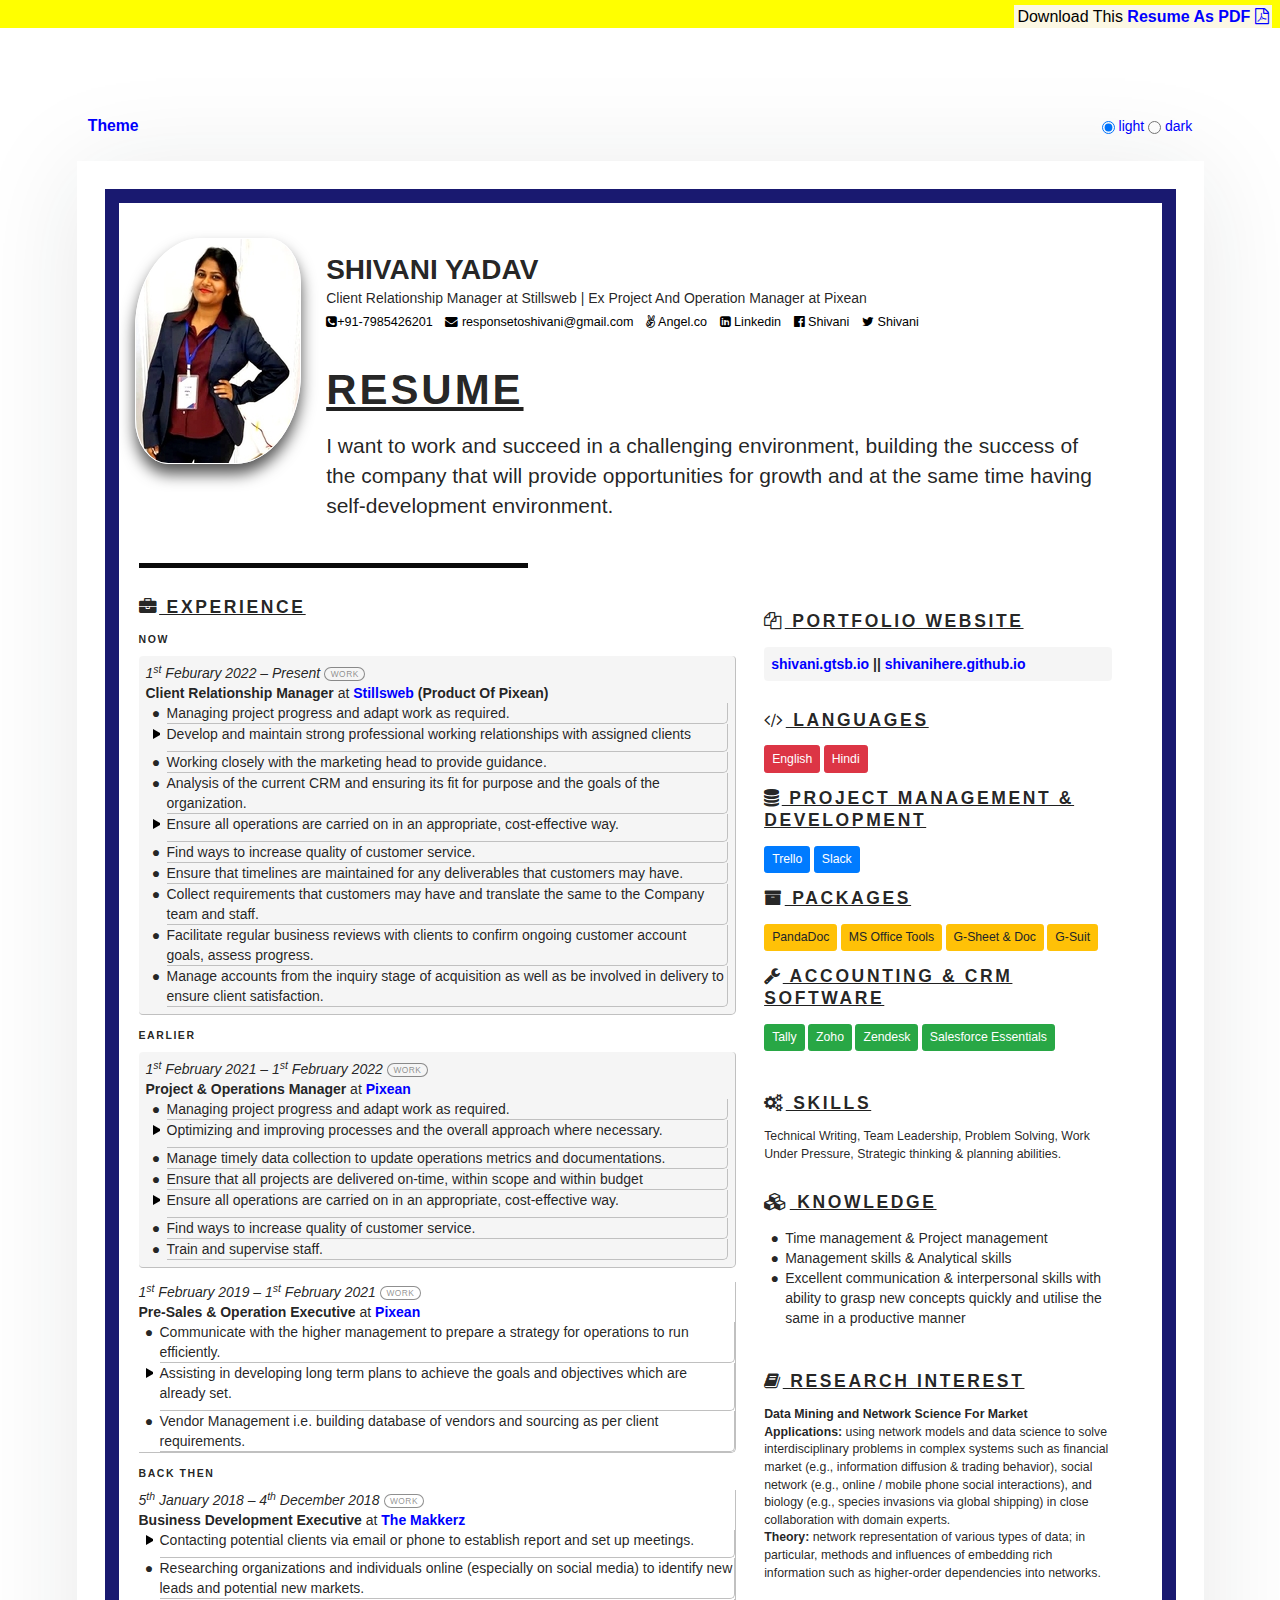
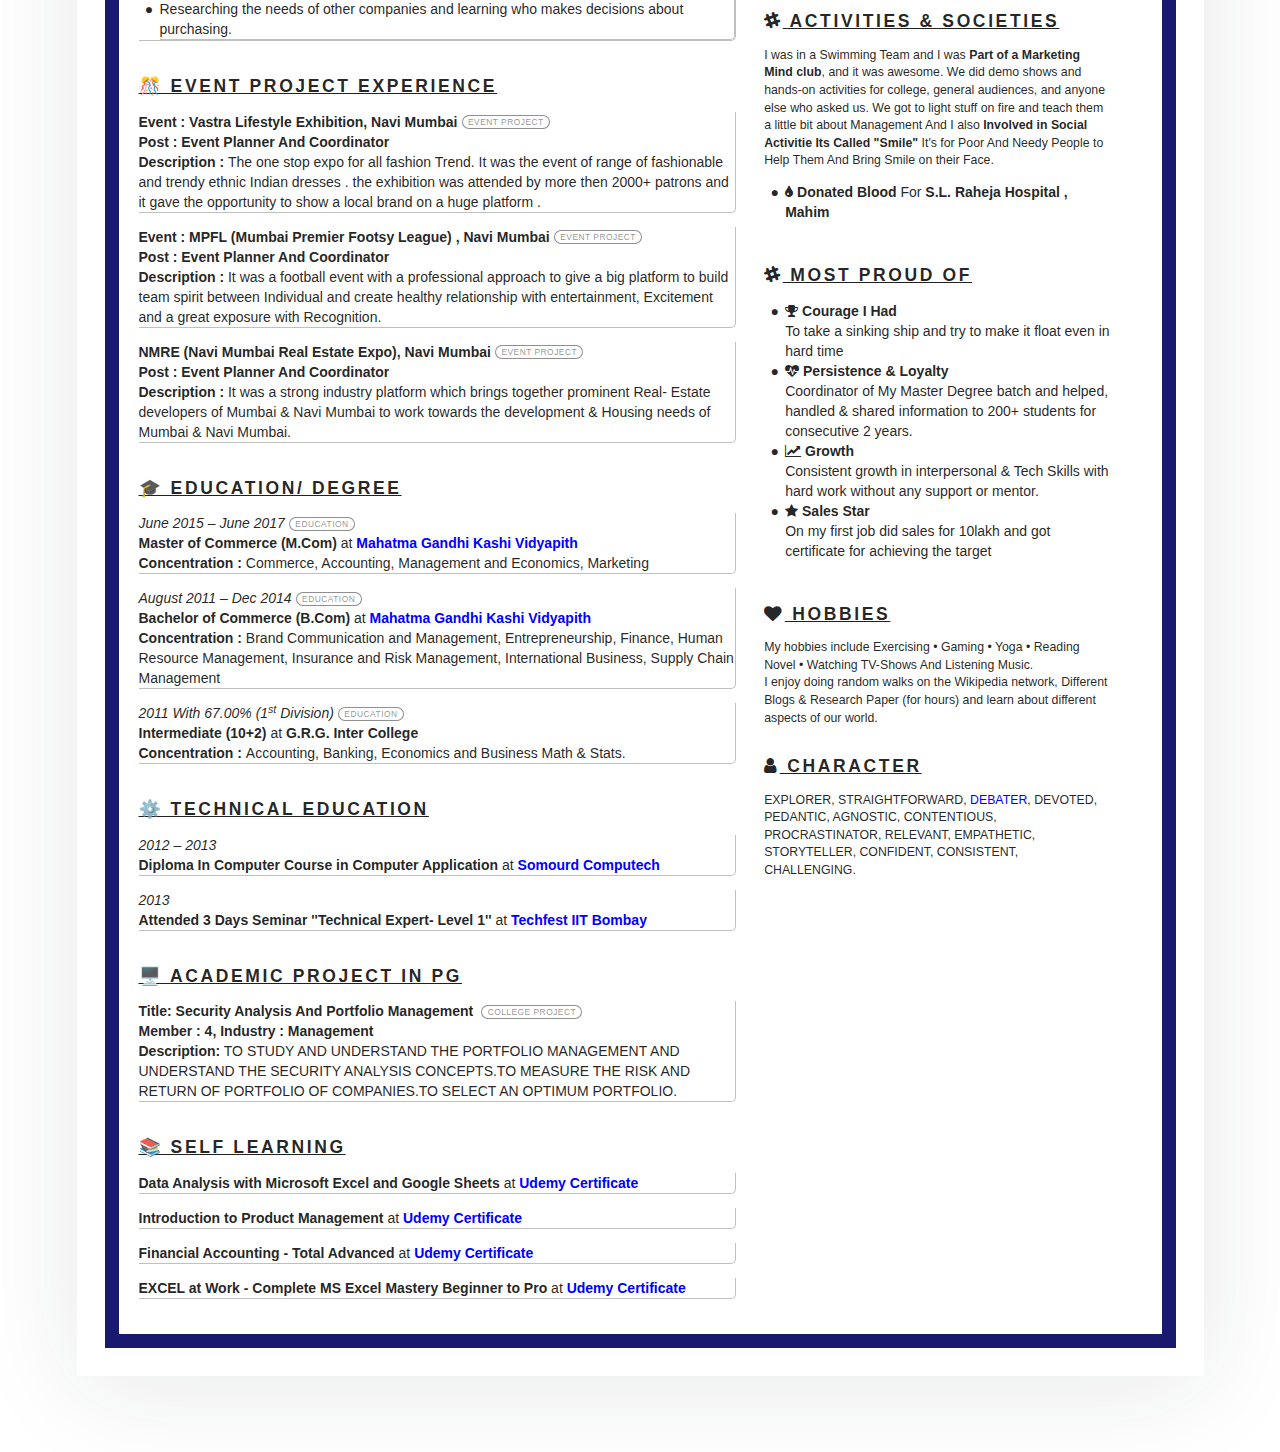
==== index.html @ d7da68bc "Update index.html" ====
<!DOCTYPE html>
<html lang="en">

<head>
            <link rel="shortcut icon" href="/favicon.png" type="image/x-icon">
<link rel="icon" href="/favicon.png" type="image/x-icon">
  <meta charset="UTF-8">
        <meta name="viewport" content="width=device-width, initial-scale=1.0">
        <meta http-equiv="X-UA-Compatible" content="ie=edge">
        <meta http-equiv="X-UA-Compatible" content="IE=10; IE=9; IE=8; IE=7; IE=EDGE" />
        <meta http-equiv="X-UA-Compatible" content="IE=edge,chrome=1" />
    
  <meta name="description" content="Shivani Yadav Resume">
    <!-- Load an icon library -->
<link rel="stylesheet" href="https://cdnjs.cloudflare.com/ajax/libs/font-awesome/4.7.0/css/font-awesome.min.css">
    <link rel="stylesheet" href="https://www.w3schools.com/lib/w3.css">
    <link rel="shortcut icon" href="images/favicon.png">

     <!-- Latest compiled and minified CSS -->
<link rel="stylesheet" href="https://maxcdn.bootstrapcdn.com/bootstrap/4.5.2/css/bootstrap.min.css">

  <!-- <link rel="shortcut icon" type="image/x-icon" href="favicon.png"> -->

  <!-- <link rel="shortcut icon" type="image/x-icon" href="favicon.png"> -->

  <title>Shivani Yadav - Project & Operations Manager</title>
  <link rel="stylesheet" href="assets/stylesheets/base.css">

  

  <script src="js/toggleThemes.js" defer></script>
</head>

<body>
     <header>
        <div class="credits" ><mark> Download This
            <a download href="assets/Shivani_Yadav_Project&Operations_Manager.pdf">
                <strong>Resume As PDF</strong> <i class="fa fa-file-pdf-o"></i>
            </a> 
			</mark> </div>
    </header>
  <main>
    <article>
      <div class="toggleThemes">
        <h4>Theme</h4>
        <div>
          <form class="themes">
            <label><input type="radio" name="theme" value="light" checked> <span>light</span></label>
              <label><input type="radio" name="theme" value="dark"> <span>dark</span></label>
          </form>
        </div>
      </div>
      <div class="page" style="border-color: midnightblue;">
        <div class="stackable grid">
          <div class="row">
            <div class="three wide center aligned column">
              <!-- Avatar -->
              <div class="avatar-wrapper">
                <img class="avatar" src="assets/images/avatar_light.png">
              </div>
            </div>
            <div class="thirteen wide column">
              <div class="stackable grid">
                <div class="sixteen wide column">
                  <!-- Name, job, contacts -->
                  <h1 class="name">Shivani Yadav</h1>
                  <div class="job">Client Relationship Manager at Stillsweb | Ex Project And Operation Manager at Pixean</div>
                  <ul class="contacts">
                      <li><a href="tel:+917985426201"><i class="fa fa-phone-square w3-large" aria-hidden="true"></i>+91-7985426201</a></li>
                    <li>
                      <a href="mailto:responsetoshivani@gmail.com" rel="author" class="mail">
                        <i class="fa fa-envelope w3-large" aria-hidden="true"></i>
                        <span>responsetoshivani@gmail.com</span>
                      </a>
                    </li>
                      <li>
                      <a href="https://angel.co/u/shivaniyadav" rel="author" class="angellist">
                        <i class="fa fa-angellist w3-large" aria-hidden="true"></i>  
                          <span>Angel.co</span>
                      </a>
                    </li>
                      <li>
                      <a href="https://www.linkedin.com/in/shivaniyadav/" rel="author" class="linkedin">
                        <i class="fa fa-linkedin-square w3-large" aria-hidden="true"></i>  
                          <span>Linkedin</span>
                      </a>
                    </li>
                      
                      <li>
                      <a href="https://www.facebook.com/ritu.yadav.7" rel="author" class="facebook"><i class="fa fa-facebook-official w3-large" aria-hidden="true"></i>
                    <span>Shivani</span>
                      </a>
                    </li>

                    <li>
                      <a href="https://twitter.com/ShivaniYadava" rel="author" class="twitter"><i class="fa fa-twitter w3-large" aria-hidden="true"></i>
                    <span>Shivani</span>
                      </a>
                    </li>
                    
                  </ul>
                </div>

                <div class="sixteen wide mobile only column">
                    <div class="divider"></div>
                </div>
                <div class="sixteen wide column">
                  <!-- Intro -->
                  <h2 style="text-decoration: underline;">Resume</h2>
                  <p>
                      I want to work and succeed in a challenging environment, building the success of the company that will provide opportunities for growth and at the same time having self-development environment.</p>
                </div>
                </div>
              </div>
            </div>
          <div class="row">
            <div class="sixteen wide column">
              <div class="fat divider"></div>
            </div>
          </div>
          <div class="row">
            <div class="ten wide column">
              <!-- Experience -->
              <h3 style="text-decoration: underline;"><i class="fa fa-briefcase"></i> Experience</h3>
                 <ul class="timeline" title="Experience">
                     <h6><b>Now</b></h6>
                    <li class="highlighted" data-tag="work">
                  <p><em>1<sup>st</sup> Feburary 2022 – Present</em></p>
                    <p><strong>Client Relationship Manager</strong> at <strong><a href="https://stillsweb.com/" rel="external">Stillsweb</a> (Product Of Pixean)</strong></p>
                    <ul>
				        <li>Managing project progress and adapt work as required.</li>
				            <li class="details">
								<input type="checkbox" id="project-3">
								    <label for="project-3" class="summary">Develop and maintain strong professional working relationships with assigned clients</label>
												<div class="labels">
                                                            
                                                            
                                                            <a class="label">Ensuring projects meet deadlines.</a>
                                                            <a class="label">Managing relationships with clients and vendors.</a>
                                                            <a class="label">Maintain records of business on internal software.</a>
                                                            <a class="label">Creating detailed reports.</a>
                                                            <a class="label">Induct new clients to the Central Dealing Desk for smooth interaction and services.</a>
                                                            
                                                    
                        </div>
								</li>
                        
                        <li>Working closely with the marketing head to provide guidance.</li>
                        <li>Analysis of the current CRM and ensuring its fit for purpose and the goals of the organization.</li>
				        <li class="details">
								<input type="checkbox" id="project-3">
								    <label for="project-3" class="summary">Ensure all operations are carried on in an appropriate, cost-effective way.</label>
												<div class="labels">
                                                            
                                                            
                                                            <a class="label">Building & maintaining relationships with clients & key personnel within customer companies.</a>
                                                            <a class="label">Giving technical support help to clients.</a>
                                                            <a class="label">Manage budgets and forecasts.</a>
                                                           
                                                            
                                                    
                        </div>
								</li>
                       
                        <li>Find ways to increase quality of customer service.</li>
                        <li>Ensure that timelines are maintained for any deliverables that customers may have.</li>
                        <li>Collect requirements that customers may have and translate the same to the Company team and staff.</li>
                        <li>Facilitate regular business reviews with clients to confirm ongoing customer account goals, assess progress.</li>  
                        <li>Manage accounts from the inquiry stage of acquisition as well as be involved in delivery to ensure client satisfaction.</li>
                      </ul>
                </li>
                </ul>
                
                 <ul class="timeline" title="Experience">
                   
                <h6><b>Earlier</b></h6>

                <li class="highlighted" data-tag="work">
                  <p><em>1<sup>st</sup> February 2021 – 1<sup>st</sup> February 2022</em></p>
                    <p><strong>Project & Operations Manager</strong> at <strong><a href="https://www.pixean.com/" rel="external">Pixean</a></strong></p>
                    <ul>
				        <li>Managing project progress and adapt work as required.</li>
				            <li class="details">
								<input type="checkbox" id="project-3">
								    <label for="project-3" class="summary">Optimizing and improving processes and the overall approach where necessary.</label>
												<div class="labels">
                                                            
                                                            
                                                            <a class="label">Ensuring projects meet deadlines.</a>
                                                            <a class="label">Managing relationships with clients and vendors.</a>
                                                            <a class="label">Overseeing all incoming and outgoing project flow.</a>
                                                            <a class="label">Creating detailed reports.</a>
                                                            <a class="label">Handling the client projects end to end as soon as deal is closed.</a>
                                                            
                                                    
                                                </div>
								</li>
                        
                        <li>Manage timely data collection to update operations metrics and documentations.</li>
                         <li>Ensure that all projects are delivered on-time, within scope and within budget</li>
				            <li class="details">
								<input type="checkbox" id="project-3">
								    <label for="project-3" class="summary">Ensure all operations are carried on in an appropriate, cost-effective way.</label>
												<div class="labels">
                                                            
                                                            
                                                            <a class="label">Help the organization’s processes remain compliant.</a>
                                                            <a class="label">Formulate strategic and operational objectives.</a>
                                                            <a class="label">Manage budgets and forecasts.</a>
                                                           
                                                            
                                                    
                                                </div>
								</li>
                       
                        <li>Find ways to increase quality of customer service.</li>
                         <li>Train and supervise staff.</li>  
				</ul>
                </li>
                </ul>
                
                 <ul class="timeline" title="Experience">
                   
             
                <li data-tag="work">
                  <p><em>1<sup>st</sup> February 2019 – 1<sup>st</sup> February 2021</em></p>
                    <p><strong>Pre-Sales & Operation Executive</strong> at <strong><a href="https://www.pixean.com/" rel="external">Pixean</a></strong></p>
                    <ul>
				        <li>Communicate with the higher management to prepare a strategy for operations to run efficiently.</li>
				            <li class="details">
								<input type="checkbox" id="project-3">
								    <label for="project-3" class="summary">Assisting in developing long term plans to achieve the goals and objectives which are already set.</label>
												<div class="labels">
                                                            
                                                            
                                                            <a class="label">To manage the company's commercial operations and various expenses and budget.</a>
                                                            <a class="label">To check on the performance of the operations of both internal service providers and external service providers.</a>
                                                            <a class="label">Ensuring submission of daily work plan to department head every evening with EDR and POA for next day.</a>
                                                            <a class="label">Handling client enquiry for project requirements and identifying and negotiating with vendors for cost and quality deliverable</a>
                                                            <a class="label">Handling the client projects end to end as soon as deal is closed.</a>
                                                            
                                                    
                                                </div>
								</li>
                        <li>Vendor Management i.e. building database of vendors and sourcing as per client requirements.</li>
				</ul>
                </li>
                </ul>
                   <ul class="timeline" title="Experience">
                  <h6><b>BACK THEN</b></h6>
                <li data-tag="work">
                  <p><em>5<sup>th</sup> January 2018 – 4<sup>th</sup> December 2018</em></p>
                  <p><strong>Business Development Executive</strong> at <strong><a href="https://themakkerz.com/" rel="external">The Makkerz</a></strong></p>
												<ul>
													<li class="details">
														<input type="checkbox" id="project-2">
														<label for="project-2" class="summary">Contacting potential clients via email or phone to establish report and set up meetings.</label>
														<div class="labels">
															<a class="label">Planning and overseeing new marketing initiatives.</a>
                                                            <a class="label">Attending conferences, meetings, and industry events.</a>
                                                            <a class="label">Developing sales goals for the team and ensuring they are met.</a>
                                                            <a class="label">Training personnel and helping team members develop their skills.</a>
														</div>
													</li>
													<li>Researching organizations and individuals online (especially on social media) to identify new leads and potential new markets.</li>
													<li>Researching the needs of other companies and learning who makes decisions about purchasing.</li>
												</ul>
                </li>
                </ul>
                  &nbsp;
                  <h3 style="text-decoration: underline;">🎊 Event Project Experience</h3>
              <ul class="timeline" title="Events Experience">
                <li data-tag="event project">
                    <p><strong>Event : Vastra Lifestyle Exhibition, Navi Mumbai</strong></p>
                    <p><strong>Post : Event Planner And Coordinator</strong></p>
                    <p><strong>Description : </strong>The one stop expo for all fashion Trend. It was the event of range of fashionable and trendy ethnic Indian dresses . the exhibition was attended by more then 2000+ patrons and it gave the opportunity to show a local brand on a huge platform .</p>
                </li>
                <li data-tag="event project">
                    <p><strong>Event : MPFL (Mumbai Premier Footsy League) , Navi Mumbai</strong></p>
                    <p><strong>Post : Event Planner And Coordinator</strong></p>
                    <p><strong>Description : </strong>It was a football event with a professional approach to give a big platform to build team spirit between Individual and create healthy relationship with entertainment, Excitement and a great exposure with Recognition.</p>
                </li>
                  <li data-tag="event project">
                    <p><strong>NMRE (Navi Mumbai Real Estate Expo), Navi Mumbai</strong></p>
                    <p><strong>Post : Event Planner And Coordinator</strong></p>
                    <p><strong>Description : </strong>It was a strong industry platform which brings together prominent Real- Estate developers of Mumbai & Navi Mumbai to work towards the development & Housing needs of Mumbai & Navi Mumbai.</p>
                </li>
                  </ul>
                  
                  &nbsp;
                
              <h3 style="text-decoration: underline;">🎓 Education/ Degree</h3>
              <ul class="timeline" title="Education">
                <li data-tag="education">
                  <div><em>June 2015 &ndash; June 2017</em></div>
				    <div><strong>Master of Commerce (M.Com)</strong> at <a href="https://www.mgkvp.ac.in/" rel="external"><strong>Mahatma Gandhi Kashi Vidyapith</strong></a></div>
                    <p><strong>Concentration : </strong>Commerce, Accounting, Management and Economics, Marketing</p>
                </li>
                <li data-tag="education">
                  <div><em>August 2011 &ndash; Dec 2014</em></div>
				    <div><strong>Bachelor of Commerce (B.Com)</strong> at <a href="https://www.mgkvp.ac.in/" rel="external"><strong>Mahatma Gandhi Kashi Vidyapith</strong></a></div>
                    <p><strong>Concentration : </strong>Brand Communication and Management, Entrepreneurship, Finance, Human Resource Management, Insurance and Risk Management, International Business, Supply Chain Management</p>
                </li>
                  <li data-tag="education">
						<div><em>2011 With 67.00% (1<sup>st</sup> Division)</em></div>
                    <div><strong>Intermediate (10+2)</strong> at<strong> G.R.G. Inter College</strong></div>
					 <p><strong>Concentration : </strong>Accounting, Banking, Economics and Business Math & Stats.</p>
				  	</li>
                  
                  </ul>
                &nbsp;
                  <h3 style="text-decoration: underline;">⚙️ Technical Education</h3>
              <ul class="timeline" title="Technical Education">
                  
                  <li>
                  <div><em>2012 &ndash; 2013</em></div>
				    <div><strong>Diploma In Computer Course in Computer Application</strong> at <a href="http://somourd.com/" rel="external"><strong>Somourd Computech</strong></a></div>
                </li>
                  <li>
                  <div><em>2013</em></div>
				    <div><strong>Attended 3 Days Seminar ''Technical Expert- Level 1''</strong> at <a href="https://techfest.org/" rel="external"><strong>Techfest IIT Bombay</strong></a></div>
                </li>
                </ul>
                &nbsp;
                  <h3 style="text-decoration: underline;">🖥️ Academic Project in PG</h3>
              <ul class="timeline" title="Project">
                  <li data-tag="college project">
                      <p><strong>Title: Security Analysis And Portfolio Management</strong> </p>
                      <p><strong>Member : 4, Industry : Management</strong></p>
                       <p><strong>Description:</strong> TO STUDY AND UNDERSTAND THE PORTFOLIO MANAGEMENT AND UNDERSTAND THE SECURITY ANALYSIS
                           CONCEPTS.TO MEASURE THE RISK AND RETURN OF PORTFOLIO OF COMPANIES.TO SELECT AN OPTIMUM PORTFOLIO. </p>
                </li>
                  
                  </ul>
                  
                  &nbsp;
                  <h3 style="text-decoration: underline;">📚 Self Learning</h3>
              <ul class="timeline" title="Projects">
                <li>
                    <div><strong>Data Analysis with Microsoft Excel and Google Sheets</strong> at <a href="https://www.udemy.com/certificate/UC-aac2ce44-523a-4f54-a0ba-1dd36c160fa6/" rel="external"><strong>Udemy Certificate</strong></a></div>
                </li>
                <li>
                    <div><strong>Introduction to Product Management</strong> at <a href="https://www.udemy.com/certificate/UC-7b1bba21-9bb9-434a-b425-f2786d1d81a3/" rel="external"><strong>Udemy Certificate</strong></a></div>
                </li>
                  <li>
                    <div><strong>Financial Accounting - Total Advanced</strong> at <a href="https://www.udemy.com/certificate/UC-85a644ec-4170-4cf7-87c3-85a5114a1af4/" rel="external"><strong>Udemy Certificate</strong></a></div>
                </li>
                  <li>
                    <div><strong>EXCEL at Work - Complete MS Excel Mastery Beginner to Pro</strong> at <a href="https://www.udemy.com/certificate/UC-df7d62b3-2a02-4d49-bf14-0250d0f56563/" rel="external"><strong>Udemy Certificate</strong></a></div>
                </li>
                  
                             </ul>
 
            </div>
            <div class="six wide column">
              <section>
                <h3 style="text-decoration: underline;"><i class="fa fa-files-o"></i> Portfolio Website</h3>
                <p class="tags small">
                  <li class="highlighted"> 
                  <p><strong><a href="https://shivas.gtsb.io/">shivani.gtsb.io</a> ||
                  <a href="https://shivashishy.github.io/">shivanihere.github.io</strong></a></p>
                  </li>
                </p>
              </section>
              <!-- Languages -->
              <section>
                <h3 style="text-decoration: underline;"><i class="fa fa-code"></i> Languages</h3>
                <p class="tags small">
                  <p class="tags small">
                    <button type="button" class="btn btn-danger btn-sm">English</button>
                      <button type="button" class="btn btn-danger btn-sm">Hindi</button>
                   
                  </p>
                </p>

                <h3 style="text-decoration: underline;"><i class="fa fa-database"></i> Project Management & Development</h3>
                <p class="tags small">
                  <p class="tags small">
                    <button type="button" class="btn btn-primary btn-sm">Trello</button>
                      <button type="button" class="btn btn-primary btn-sm">Slack</button>
                  </p>
                </p>
                
                <h3 style="text-decoration: underline;"><i class="fa fa-archive"></i> Packages</h3>
                <p class="tags small">
                  <p class="tags small">
                    <button type="button" class="btn btn-warning btn-sm">PandaDoc</button>
                    <button type="button" class="btn btn-warning btn-sm">MS Office Tools</button>
                    <button type="button" class="btn btn-warning btn-sm">G-Sheet & Doc</button>
                    <button type="button" class="btn btn-warning btn-sm">G-Suit</button>
                    
                  </p>
                </p>
              
                <h3 style="text-decoration: underline;"><i class="fa fa-wrench"></i> Accounting & CRM Software</h3>
                <p class="tags small">
                  <p class="tags small">
                    <button type="button" class="btn btn-success btn-sm">Tally</button>
                    <button type="button" class="btn btn-success btn-sm">Zoho</button>
                    <button type="button" class="btn btn-success btn-sm">Zendesk</button>
                    <button type="button" class="btn btn-success btn-sm">Salesforce Essentials</button>
                    
                  </p>
                </p>
              </section>
              <!-- Skills -->
              <section>
                <h3 style="text-decoration: underline;"><i class="fa fa-cogs"></i> Skills</h3>
                <p class="tags small">
                  Technical Writing, Team Leadership, Problem Solving, Work Under Pressure, Strategic thinking & planning abilities.
                </p>
              </section>

              <section>
                <h3 style="text-decoration: underline;"><i class="fa fa-cubes"></i></i> Knowledge</h3>
                <p class="tags small">
                  <ul>
                    <li>Time management & Project management</li>
                    <li>Management skills & Analytical skills</li>
                    <li>Excellent communication & interpersonal skills with ability to grasp new concepts quickly and utilise the same in a productive manner</li>
                    </ul> 
                  
                </p>
              </section>
              <!-- Character
              <section>
                <h3 style="text-decoration: underline;">Paper & Poster Presentation </h3>
                <p class="tags small">
                  Deftly presented a Poster on topic Artificial Intelligence and paper on topics BOINC & Grid Computing in techfests organized in different colleges and institutes of Maharashtra (won 2nd prize). 
 
                </p>
              </section> -->
                <section>
                <h3 style="text-decoration: underline;"><i class="fa fa-book"></i> Research Interest </h3>
                <p class="tags small">
                    <b>Data Mining and Network Science For Market</b><br><b> Applications:</b> using network models and data science to solve interdisciplinary problems in complex systems such as financial market (e.g., information diffusion & trading behavior), social network (e.g., online / mobile phone social interactions), and biology (e.g., species invasions via global shipping) in close collaboration with domain experts.<br> <b>Theory:</b> network representation of various types of data; in particular, methods and influences of embedding rich information such as higher-order dependencies into networks.
 
 
                </p>
              </section>
          
                <section>
                <h3 style="text-decoration: underline;"><i class="fa fa-slack"></i> Activities & Societies </h3>
                <p class="tags small">
                    I was in a Swimming Team and I was <b>Part of a Marketing Mind club</b>, and it was awesome. We did demo shows and hands-on activities for college, general audiences, and anyone else who asked us. We got to light stuff on fire and teach them a little bit about Management And I also <b>Involved in Social Activitie Its Called "Smile"</b> It's for Poor And Needy People to Help Them And Bring Smile on their Face.
                    <ul>
                   <!--   <li><i class="fa fa-tint"></i> <strong>Donated Apheresis</strong> For <strong>St. Johns Hospital And Medical College</strong></li> -->
                      <li><i class="fa fa-tint"></i> <strong>Donated Blood</strong> For <strong>S.L. Raheja Hospital , Mahim</strong></li>
                      
                    </ul>
                        </p>
    
              </section>
              <section>
                <h3 style="text-decoration: underline;"><i class="fa fa-slack"></i> Most Proud Of </h3>
                <ul>
                  <li><i class="fa fa-trophy"></i> <strong>Courage I Had</strong><p>To take a sinking ship and try to make it float even in hard time</p></li>
                  <li><i class="fa fa-heartbeat"></i> <strong>Persistence & Loyalty</strong><p>Coordinator of My Master Degree batch and helped, handled & shared information to 200+ students for consecutive 2 years.</p></li>
                  <li><i class="fa fa-line-chart"></i> <strong>Growth</strong><p>Consistent growth in interpersonal & Tech Skills with hard work without any support or mentor.</p></li>
                  <li><i class="fa fa-star"></i> <strong>Sales Star</strong><p>On my first job did sales for 10lakh and got certificate for achieving the target</p></li>  
                </ul>
                
              </section>
            <section>
                <h3 style="text-decoration: underline;"><i class="fa fa-heart"></i> Hobbies </h3>
                <p class="tags small">
                  My hobbies include Exercising • Gaming • Yoga • Reading Novel • Watching TV-Shows And Listening Music.
                <br>I enjoy doing random walks on the Wikipedia network, Different Blogs & Research Paper (for hours) and learn about different aspects of our world. 
                </p>
              </section>
           <section>
              <h3 style="text-decoration: underline;"><i class="fa fa-user"></i> Character</h3>
				<p class="tags small">EXPLORER, STRAIGHTFORWARD, <a href="https://www.16personalities.com/entp-personality" rel="external">DEBATER</a>, DEVOTED, PEDANTIC, AGNOSTIC, CONTENTIOUS, PROCRASTINATOR, RELEVANT, EMPATHETIC, STORYTELLER, CONFIDENT, CONSISTENT, CHALLENGING.</p></section>
              
                           
            </div>
          </div>
        </div>
      </div>
    </article>
  
  </main>

</body>

</html>
---- assets/stylesheets/base.css ----
:root {
  --main-background-color: #fff;
  /* #444 */

  --main-color: rgba(0, 0, 0, 0.87);
  /* color: #f3f3f3; */

  --page-background-color: #fff;
  /* background: #333; */

  --page-shadow: 0 10px 100px 0 rgba(34, 36, 38, 0.1);
  /* box-shadow: 0 10px 100px 0 #f3f3f3; */
  
  --interactive-color: blue;
  /* aqua */
  
  --color-divider-fat: 0.3571428571428571em solid rgba(10, 10, 10, 1);
  /* border-top: 0.3571428571428571em solid rgba(222, 222, 222, 1); */

  --color-contacts-items: #000;
  /* color: #f3f3f3; */

  --timeline-separator-border: 1px solid silver;
  /* border-right: 1px solid silver;
  border-bottom: 1px solid silver; */
  /* border-right: 1px solid #777;
  border-bottom: 1px solid #777; */

  --timeline-separator-border-color: #555;
  /* border-color: rgb(200, 200, 200); */

}
::-moz-selection {
  background: yellow;
}
::selection {
  background: yellow;
}
*,
*:before,
*:after {
  box-sizing: inherit;
}
a:hover, a:focus, a:active, a:visited, a:link, a.label{
  text-decoration: none;
}

html {
  font-size: 14px;
  -webkit-text-size-adjust: 100%;
  text-size-adjust: 100%;
  box-sizing: border-box;
}
html,
body {
  margin: 0;
  line-height: 1.4285em;
  color: rgba(0, 0, 0, 0.87);
}
body {
  font-family: -apple-system, BlinkMacSystemFont, "Segoe UI", Roboto,
    Oxygen-Sans, Ubuntu, Cantarell, "Helvetica Neue", sans-serif;
}
h1,
h2,
h3,
h4,
h5 {
  line-height: 1.28571429em;
  margin: 0 0 1rem 0;
  font-weight: bold;
  padding: 0;
}
h1:last-child,
h2:last-child,
h3:last-child,
h4:last-child,
h5:last-child {
  margin-bottom: 0;
}
h1,
h2,
h3 {
  text-transform: uppercase;
}
h1 {
  font-weight: 800;
  font-size: 2rem;
  margin-bottom: 0;
}
h2 {
  font-weight: 900;
  font-size: 3rem;
  letter-spacing: 0.07em;
}
h2 + p {
  font-weight: 300;
  font-size: 1.5rem;
  margin-bottom: 0.25em;
}
h3 {
  font-weight: 700;
  font-size: 1.25rem;
  letter-spacing: 0.15em;
}
h4 {
  font-size: 1.125rem;
}
h5 {
  font-size: 1rem;
}
h6 {
  font-size: 0.75rem;
  letter-spacing: 0.15em;
  text-transform: uppercase;
  margin: 0 0 1em 0;
}
section {
  padding: 1em 0;
}
p {
  margin: 0 0 1em;
  line-height: 1.4285em;
}
p:first-child {
  margin-top: 0;
}
p:last-child {
  margin-bottom: 0;
}
strong {
  font-weight: 600;
}
small {
  font-size: 80%;
}
ul, ol {
  list-style: none outside none;
  padding-left: 1.5em;
}
ol {
  counter-reset: ol-counter;
}
li {
  list-style: none outside none;
}
ul > li:before {
  content: "●";
  font-family: "Arial";
  float: left;
  width: 1.5em;
  margin-left: -1.5em;
  text-align: center;
}
ol > li:before {
  content: counter(ol-counter);
  counter-increment: ol-counter;
  float: left;
  width: 1rem;
  border-radius: 2px;
  background: transparent;
  color: inherit;
  font-weight: bold;
  font-size: 0.7em;
  font-family: inherit;
  display: flex;
  align-items: center;
  justify-content: center;
  margin-left: calc(-1.5rem + 0.4285rem / 2);
}
ol.inverted > li:before {
  background: black;
  color: white;
  font-weight: normal;
  height: 1rem;
  line-height: 1rem;
  margin-top: calc(0.4285rem / 2);
}
a {
  color: var(--interactive-color);
  background-color: transparent;
  text-decoration: none;
}
a[rel="external"]:not(.label):hover,
a.language:hover span {
  text-decoration: underline;
}

/* Prevent `sub` and `sup` elements from affecting the line height in all browsers */
sub,
sup {
  font-size: 75%;
  line-height: 0;
  position: relative;
  vertical-align: baseline;
}
sub {
  bottom: -0.25em;
}
sup {
  top: -0.5em;
}

/* Remove the border on images inside links in IE 10 */
img {
  border-style: none;
}

/* Change the font styles in all browsers, remove the margin in Firefox and Safari */
button,
input {
  font-family: inherit;
  font-size: 100%;
  line-height: 1.15;
  margin: 0;
}

/* Show the overflow in IE and Edge */
button,
input {
  overflow: visible;
}

/* Remove the inheritance of text transform in Edge, Firefox, and IE */
button {
  text-transform: none;
}

/* Correct the inability to style clickable types in iOS and Safari	*/
button,
[type="button"] {
  -webkit-appearance: button;
  appearance: button;
}

/* Remove the inner border and padding in Firefox	*/
button::-moz-focus-inner,
[type="button"]::-moz-focus-inner {
  border-style: none;
  padding: 0;
}

/* Restore the focus styles unset by the previous rule */
button:-moz-focusring,
[type="button"]:-moz-focusring {
  outline: 1px dotted ButtonText;
}

/* Add the correct box sizing in IE 10, remove the padding in IE 10 */
[type="checkbox"] {
  box-sizing: border-box;
  padding: 0;
}

/* Utiltities */
.nowrap {
  white-space: nowrap;
}

/* Article */
article {
  max-width: 100%;
  margin-left: auto;
  margin-right: auto;
}
@media only screen and (min-width: 768px) and (max-width: 991px) {
  article {
    width: 723px;
    margin-top: calc((100% - 723px) / 2);
    margin-bottom: calc((100% - 723px) / 2);
  }
}
@media only screen and (min-width: 992px) and (max-width: 1199px) {
  article {
    width: 933px;
    margin-top: calc((100% - 933px) / 2);
    margin-bottom: calc((100% - 933px) / 2);
  }
}
@media only screen and (min-width: 1200px) {
  article {
    width: 1127px;
    margin-top: calc((100% - 1127px) / 2);
    margin-bottom: calc((100% - 1127px) / 2);
  }
}

/* toggleThemes */
.toggleThemes {
  display: flex;
  box-sizing: border-box;
  padding: 1%;
  border-radius: 5px;
  color: var(--interactive-color);
}
.toggleThemes h4 {
  margin-right: auto;
  font-weight: 600;
}
.toggleThemes span {
  cursor: pointer;
}
.toggleThemes input {
  vertical-align: middle;
}

/* Page */
.page {
  position: relative;
  padding: 3em;
  background: var(--page-background-color);
  box-shadow: var(--page-shadow);
  transition: box-shadow 0.2s linear;
}
.page[style^="border-color"] {
  padding: 4.5em;
}
.page[style^="border-color"]:before {
  content: " ";
  display: block;
  position: absolute;
  left: 2em;
  top: 2em;
  right: 2em;
  bottom: 2em;
  border-color: inherit;
  border-width: 1em;
  border-style: solid;
  pointer-events: none;
  transition: border-color 0.2s ease-in-out;
}
@media only screen {
  .page:hover {
    box-shadow: 0 10px 100px 0 rgba(34, 36, 38, 0.3);
  }
}
@media only screen and (max-width: 767px) {
  .page,
  .page[style^="border-color"] {
    padding: 0;
  }
  .page[style^="border-color"]:before {
    display: none;
  }
}

/**
 * # Semantic UI - 2.4.2
 * https://github.com/Semantic-Org/Semantic-UI
 * https://www.semantic-ui.com/
 * Copyright 2014 Contributors
 * Released under the MIT license
 * https://opensource.org/licenses/MIT
 */
.grid {
  display: flex;
  flex-direction: row;
  flex-wrap: wrap;
  align-items: stretch;
  padding: 0;
  /**
   * Temporary hack to be sure avatar
   * is rendered on print preview
   */
  display: block !important;
}
.grid .grid {
  margin-left: -1em;
  margin-right: -1em;
}

/* Rows */
.grid > .row {
  position: relative;
  display: flex;
  flex-direction: row;
  flex-wrap: wrap;
  justify-content: inherit;
  align-items: stretch;
  width: 100% !important;
  padding: 0rem;
  padding-top: 1rem;
  padding-bottom: 1rem;
}

/* Columns */
/* Standard 16 column */
.grid > .column:not(.row),
.grid > .row > .column {
  position: relative;
  display: inline-block;
  width: 6.25%;
  padding-left: 1rem;
  padding-right: 1rem;
  vertical-align: top;
}
.grid > * {
  padding-left: 1rem;
  padding-right: 1rem;
}

/* Columns */
/* Vertical padding when no rows */
.grid > .column:not(.row) {
  padding-top: 1rem;
  padding-bottom: 1rem;
}
.grid > .row > .column {
  margin-top: 0;
  margin-bottom: 0;
}

/* Assume full width with one column */
.grid > .column:only-child,
.grid > .row > .column:only-child {
  width: 100%;
}

/* Column Width */
.grid > .row > [class*="one wide"].column,
.grid > .column.row > [class*="one wide"].column,
.grid > [class*="one wide"].column,
.column.grid > [class*="one wide"].column {
  width: 6.25% !important;
}
.grid > .row > [class*="two wide"].column,
.grid > .column.row > [class*="two wide"].column,
.grid > [class*="two wide"].column,
.column.grid > [class*="two wide"].column {
  width: 12.5% !important;
}
.grid > .row > [class*="three wide"].column,
.grid > .column.row > [class*="three wide"].column,
.grid > [class*="three wide"].column,
.column.grid > [class*="three wide"].column {
  width: 18.75% !important;
}
.grid > .row > [class*="four wide"].column,
.grid > .column.row > [class*="four wide"].column,
.grid > [class*="four wide"].column,
.column.grid > [class*="four wide"].column {
  width: 25% !important;
}
.grid > .row > [class*="five wide"].column,
.grid > .column.row > [class*="five wide"].column,
.grid > [class*="five wide"].column,
.column.grid > [class*="five wide"].column {
  width: 31.25% !important;
}
.grid > .row > [class*="six wide"].column,
.grid > .column.row > [class*="six wide"].column,
.grid > [class*="six wide"].column,
.column.grid > [class*="six wide"].column {
  width: 37.5% !important;
}
.grid > .row > [class*="seven wide"].column,
.grid > .column.row > [class*="seven wide"].column,
.grid > [class*="seven wide"].column,
.column.grid > [class*="seven wide"].column {
  width: 43.75% !important;
}
.grid > .row > [class*="eight wide"].column,
.grid > .column.row > [class*="eight wide"].column,
.grid > [class*="eight wide"].column,
.column.grid > [class*="eight wide"].column {
  width: 50% !important;
}
.grid > .row > [class*="nine wide"].column,
.grid > .column.row > [class*="nine wide"].column,
.grid > [class*="nine wide"].column,
.column.grid > [class*="nine wide"].column {
  width: 56.25% !important;
}
.grid > .row > [class*="ten wide"].column,
.grid > .column.row > [class*="ten wide"].column,
.grid > [class*="ten wide"].column,
.column.grid > [class*="ten wide"].column {
  width: 62.5% !important;
}
.grid > .row > [class*="eleven wide"].column,
.grid > .column.row > [class*="eleven wide"].column,
.grid > [class*="eleven wide"].column,
.column.grid > [class*="eleven wide"].column {
  width: 68.75% !important;
}
.grid > .row > [class*="twelve wide"].column,
.grid > .column.row > [class*="twelve wide"].column,
.grid > [class*="twelve wide"].column,
.column.grid > [class*="twelve wide"].column {
  width: 75% !important;
}
.grid > .row > [class*="thirteen wide"].column,
.grid > .column.row > [class*="thirteen wide"].column,
.grid > [class*="thirteen wide"].column,
.column.grid > [class*="thirteen wide"].column {
  width: 81.25% !important;
}
.grid > .row > [class*="fourteen wide"].column,
.grid > .column.row > [class*="fourteen wide"].column,
.grid > [class*="fourteen wide"].column,
.column.grid > [class*="fourteen wide"].column {
  width: 87.5% !important;
}
.grid > .row > [class*="fifteen wide"].column,
.grid > .column.row > [class*="fifteen wide"].column,
.grid > [class*="fifteen wide"].column,
.column.grid > [class*="fifteen wide"].column {
  width: 93.75% !important;
}
.grid > .row > [class*="sixteen wide"].column,
.grid > .column.row > [class*="sixteen wide"].column,
.grid > [class*="sixteen wide"].column,
.column.grid > [class*="sixteen wide"].column {
  width: 100% !important;
}

/* Center Aligned */
[class*="center aligned"].grid > .column,
[class*="center aligned"].grid > .row > .column,
.grid > [class*="center aligned"].row > .column,
.grid > [class*="center aligned"].column.column,
.grid > .row > [class*="center aligned"].column.column {
  text-align: center;
}

/* Stackable */
@media only screen and (max-width: 767px) {
  .stackable.grid > .row > .wide.column,
  .stackable.grid > .wide.column,
  .stackable.grid > .column.grid > .column,
  .stackable.grid > .column.row > .column,
  .stackable.grid > .row > .column,
  .stackable.grid > .column:not(.row),
  .grid > .stackable.row > .column {
    width: 100% !important;
    padding: 1em !important;
  }
}

/* Mobile only column */
[class*="mobile only"].grid,
.grid > [class*="mobile only"].row,
.grid > [class*="mobile only"].column,
.grid > .row > [class*="mobile only"].column {
  display: none;
}
@media only screen and (max-width: 767px) {
  [class*="mobile only"].grid,
  .grid > [class*="mobile only"].row,
  .grid > [class*="mobile only"].column,
  .grid > .row > [class*="mobile only"].column {
    display: block;
  }
}

/* Avatar */
.avatar-wrapper {
  padding: 0 1em;
  display: flex;
  align-items: center;
  justify-content: center; 
}
.avatar {
  height: auto;
  position: relative;
  max-width: 15rem;
  display: block;
  flex: 1 0 auto;
  border: 1px solid #fff;
  border-radius: 40% 20%;
  box-shadow: 0px 10px 15px #555; 
}
@media only screen and (max-width: 1199px) {
  .avatar-wrapper {
    padding: 0;
  }
}
@media only screen and (max-width: 992px) {
  .avatar {
    width: 100%;
  }
}

/* Divider */
.divider {
  border-top: 1px solid rgba(222, 222, 222, 1);
}
.divider.fat {
  border-top: var(--color-divider-fat);
  width: 40%;
     
}

/* Language */
.language {
  font-weight: 600;
  white-space: nowrap;
}

/* Labels */
.labels > .label {
  background-color: #e8e8e8;
  border-radius: 0.28571429rem;
  color: rgba(0, 0, 0, 0.6);
  cursor: pointer;
  display: block;
  float: left;
  font-size: 0.78571429rem;
  font-weight: 600;
  line-height: 1;
  margin-bottom: 0.5em;
  padding: 0.5833em 0.833em;
  transition: background 0.1s ease;
  -webkit-transition: background 0.1s ease;
}
.labels > .label:hover {
  background-color: #e0e0e0;
  color: rgba(0, 0, 0, 0.8);
}
.labels > .label:not(:last-child) {
  margin-right: 0.5em;
}

/* Job */
.job {
  margin-bottom: 0.25rem;
}

/* Contacts */
.contacts {
  list-style: none outside none;
  display: flex;
  flex-wrap: wrap;
  padding: 0;
  margin-top: 0;
  margin-bottom: 0;
  white-space: nowrap;
  font-size: 0.9em;
  font-weight: 400;
}
.contacts li {
  margin-bottom: 0.25rem;
  margin-right: 1em;
}
.contacts li:before {
  display: none;
}
.contacts li a {
  color: var(--color-contacts-items);
  transition: color 0.2s ease-in-out;
}
.contacts li a.facebook:hover {
  color: blue;
}
.contacts li a.mail:hover {
  color: red;
}
.contacts li a.linkedin:hover {
  color: #3b5998;
}
.contacts li a.skype:hover {
  color: deepskyblue;
}
.contacts li a.angellist:hover {
  color: purple;
}
.contacts li a.twitter:hover {
  color: green;
}
.contacts li a.telegram:hover {
  color: #0088cc;
}
.contacts li a.phone:hover {
  color: yellow;
}
.contacts li a .icon {
  fill: currentColor;
  height: 1.1428rem;
  vertical-align: text-bottom;
}

@media only screen and (max-width: 767px) {
  .name,
  .job,
  .contacts {
    text-align: center;
  }
  .contacts li {
    margin-right: 0;
  }
}@media only screen and (max-width: 1199px) {
  .contacts {
    margin-top: 1em;
    flex-direction: column;
  }
}

/* Native <details> element styling */
details {
  display: block;
}
details > summary::-webkit-details-marker {
  margin-left: 0.25em;
  margin-right: 0.25em;
}
details > summary {
  display: list-item;
  cursor: pointer;
}
details > div {
  margin-top: 0.5em;
}
details > div:after {
  content: " ";
  clear: both;
  display: block;
}

/* Alternative to <details> compatible with Safari */
.details > input {
  -webkit-appearance: none;
  -moz-appearance: none;
  appearance: none;
  border: none;
  border-radius: 0;
  background: none;
  transition: 0.2s;
}
.details > input:after {
  content: " ";
  border-top: 0.35em solid transparent;
  border-bottom: 0.35em solid transparent;
  border-left: 0.5em solid black;
  position: relative;
  width: 0.5em;
  height: 0.7em;
}
.details > input:checked {
  transform: rotate(90deg);
}
.details > label.summary {
  cursor: pointer;
  display: inline-block;
}
.details > input:checked ~ div {
  display: block;
}
.details > div {
  display: none;
}
.details > div.labels {
  margin-top: 0.5em;
}
.details > div:after {
  content: " ";
  clear: both;
  display: block;
}

/* Details as a list item */
li.details {
  list-style-type: none;
}
li.details:before {
  display: none;
}
li.details > input {
  float: left;
  margin-left: -1.5em;
  width: 1.5em;
  display: inline-flex;
  align-items: center;
  justify-content: center;
  flex: 0 0 auto;
  height: 1.4285em;
}

/* Highlighted list item */
li.highlighted {
  padding: 0.5em;
  background: rgba(0,0,0,0.04);
  border-radius: 4px;
}

/* Bordered list item */
li.bordered {
  border: 1px solid rgba(0,0,0,0.125);
  border-radius: 4px;
  padding: 0.5em;
  transition: all 0.2s linear;
}
li.bordered:hover {
  background: #fafafa;
}
li.bordered > ul > li.details > div,
li.bordered > ul > details > div {
  padding: 0.5em 0.5em 0 2em;
  border-top: 1px solid rgb(224, 224, 224);
  margin-top: 0.5em;
  margin-left: -2em;
  margin-right: -0.5em;
}

/* Timeline */
.timeline {
  list-style: none outside none;
  padding: 0;
  margin: 0;
}
.timeline:not(:last-child) {
  margin-bottom: 1em;
}
.timeline > li:before {
  display: none;
}
.timeline > li:not(:last-child) {
  margin-bottom: 1em;
}
.timeline > li p {
  margin: 0;
}

.timeline li {
  border-right: var(--timeline-separator-border);
  border-bottom: var(--timeline-separator-border);
  border-bottom-right-radius: 5px;
}

.timeline li:hover {
  border-color: var(--timeline-separator-border-color);
}

/* Tags */
.tags.small {
  font-size: 0.88em;
}
.tags.bulleted .tag:not(:last-child):after {
  content: "●";
  display: inline-block;
  font-family: "Arial";
  font-size: 1rem;
  margin: 0 0.25em 0 0.25em;
}

/* Print */
@media print {
  .page,
  .page[style] {
    padding: 0;
    box-shadow: none;
    border-color: transparent !important;
  }
  .grid {
    display: block;
  }
  .avatar-wrapper {
    padding: 0;
  }
  .contacts {
    margin-top: 1em;
  }
  .contacts li a.website {
    display: block;
  }
  .credits {
    display: none;
  }
}

/* Color */
.color {
  cursor: pointer;
  white-space: nowrap;
  background: inherit;
  color: inherit;
  font: inherit;
  border: none;
  margin: 0;
  padding: 0;
}
.color:before {
  content: " ";
  display: inline-block;
  border-radius: 100%;
  margin: 0.27em;
  height: 0.88em;
  width: 0.88em;
  vertical-align: top;
  position: relative;
}
.color.midnightblue:before {
  background-color: midnightblue;
}
.color.chartreuse:before {
  background-color: chartreuse;
}

/* Audio button */
button.audio {
  cursor: pointer;
  background: inherit;
  font: inherit;
  border: none;
  margin: 0;
  padding: 0;
}
button.audio svg {
  height: 16px;
  width: 16px;
  vertical-align: text-top;
}

/* Resume */
#resume {
  color: inherit;
  transition: 0.2s;
  opacity: 0.75;
  padding: 0 0.25em 0.25em 0.25em;
  margin-left: -0.25em;
  display: inline-block;
}
#resume:hover {
  opacity: 1;
}
#resume .dots {
  background: #808080;
  color: white;
  padding: 0 0.2em;
  border-radius: 3px;
  height: 1em;
  line-height: 1em;
  margin-top: 0.2857142857em;
  float: left;
  margin-right: 0.2857142857em;
}
#resume .dots .dot {
  float: left;
  height: 0.42857142857em;
  width: 0.42857142857em;
  background: white;
  border-radius: 100%;
  margin-top: 0.2857142857em;
  vertical-align: top;
}
#resume .dots .dot:not(:last-child) {
  margin-right: 0.2142857em;
}

/* Dialog */
dialog {
  display: none;
  height: 100%;
  width: 100%;
  z-index: 3;
  padding: 0;
  border: none;
  margin: 0;
  position: absolute;
  top: 0;
  left: 0;
  background: white;
}
dialog .photos {
  height: 100%;
  width: 100%;
  overflow: auto;
  display: inline-flex;
  -webkit-overflow-scrolling: touch;
}
dialog .photos img {
  display: block;
  width: auto;
  height: 100%;
  padding: 4px 0 4px 4px;
}
dialog .photos img:last-child {
  padding-right: 4px;
}
dialog:target {
  display: block;
}
dialog:target ~ * {
  display: none;
}

/* Close */
.close {
  text-indent: -9999px;
  position: absolute;
  z-index: 1;
  top: 2em;
  left: 2em;
  display: inline-block;
  width: 4em;
  height: 4em;
  overflow: hidden;
}
.close:before,
.close:after {
  content: " ";
  position: absolute;
  width: 100%;
  top: 50%;
  left: 0;
  margin-top: -1px;
  background: white;
  height: 1px;
}
.close:before {
  transform: rotate(45deg);
}
.close:after {
  transform: rotate(-45deg);
}

/* Credits */
.credits {
  text-align: right;
  padding: 0.5em;
  line-height: 1em;
  opacity: 0.75;
  transition: opacity 0.2s linear;
}
.credits:hover {
  opacity: 1;
}
@media only screen and (max-width: 767px) {
  .credits {
    display: none;
  }
}

/* Hide header, reveal footer */
header {
  position: fixed;
  z-index: 1;
  background: yellow; 
	font-size: 16px;
  top: 0;
  left: 0;
  height: 2em;
  width: 100%;
}
header + main {
  margin-top: 2em;
}
main {
  overflow: auto;
  position: relative;
  z-index: 2;
  background: var(--main-background-color);
  color: var(--main-color);
}
main:nth-last-child(3) {
  margin-bottom: 50vh;
}
footer {
  height: 50vh;
  position: fixed;
  bottom: 0;
  left: 0;
  width: 100%;
  background: whitesmoke;
  display: flex;
  align-items: center;
  justify-content: center;
  z-index: 1;
}
@media only screen and (max-width: 767px) {
  header {
    height: auto;
    position: relative;
  }
  header + main {
    margin-top: 0;
  }
  main:nth-last-child(3) {
    margin-bottom: 0;
  }
  footer {
    height: auto;
    position: relative;
    padding: 1em;
  }
}
@media print {
  header,
  footer {
    display: none;
  }
  header + main {
    margin-top: 0;
  }
  main:nth-last-child(3) {
    margin-bottom: 0;
  }
}


/* Tags */

[data-tag]>*:first-child:after {
  font-size: 0.6em;
  line-height: 1rem;
  letter-spacing: 0.5px;
  text-transform: uppercase;
  display: inline-block;
  padding: 0em 0.75em;
  border-radius: 15px;
  height: 1rem;
  margin-left: 0.5em;
  margin-top: -1px;
  vertical-align: middle;
  box-shadow: inset 0 0 0 1px;
  opacity: 0.5;
  transition: opacity 0.2s linear;
}

[data-tag]:hover>*:first-child:after {
  color: #ffffff;
  opacity: 1;
  box-shadow: none;
}

[data-tag="work"]>*:first-child:after {
  content: "work";
}

[data-tag="hackathon"]>*:first-child:after {
  content: "hackathon";
}

[data-tag="event project"]>*:first-child:after {
  content: "event project";
}

[data-tag="college project"]>*:first-child:after {
  content: "college project";
}

[data-tag="education"]>*:first-child:after {
  content: "education";
}

[data-tag="remote"]>*:first-child:after {
  content: "remote";
}

[data-tag="work"]:hover>*:first-child:after {
  background: blue;
}

[data-tag="hackathon"]:hover>*:first-child:after {
  background: midnightblue;
}

[data-tag="event project"]:hover>*:first-child:after {
  background: red;
}

[data-tag="college project"]:hover>*:first-child:after {
  background: purple;
}

[data-tag="education"]:hover>*:first-child:after {
  background: green;
}

[data-tag="remote"]:hover>*:first-child:after {
  background: rgb(255, 222, 73);
}

.footer {
   position: fixed;
   left: 0;
   bottom: 0;
   width: 100%;
   background-color: red;
   color: white;
   text-align: center;
}
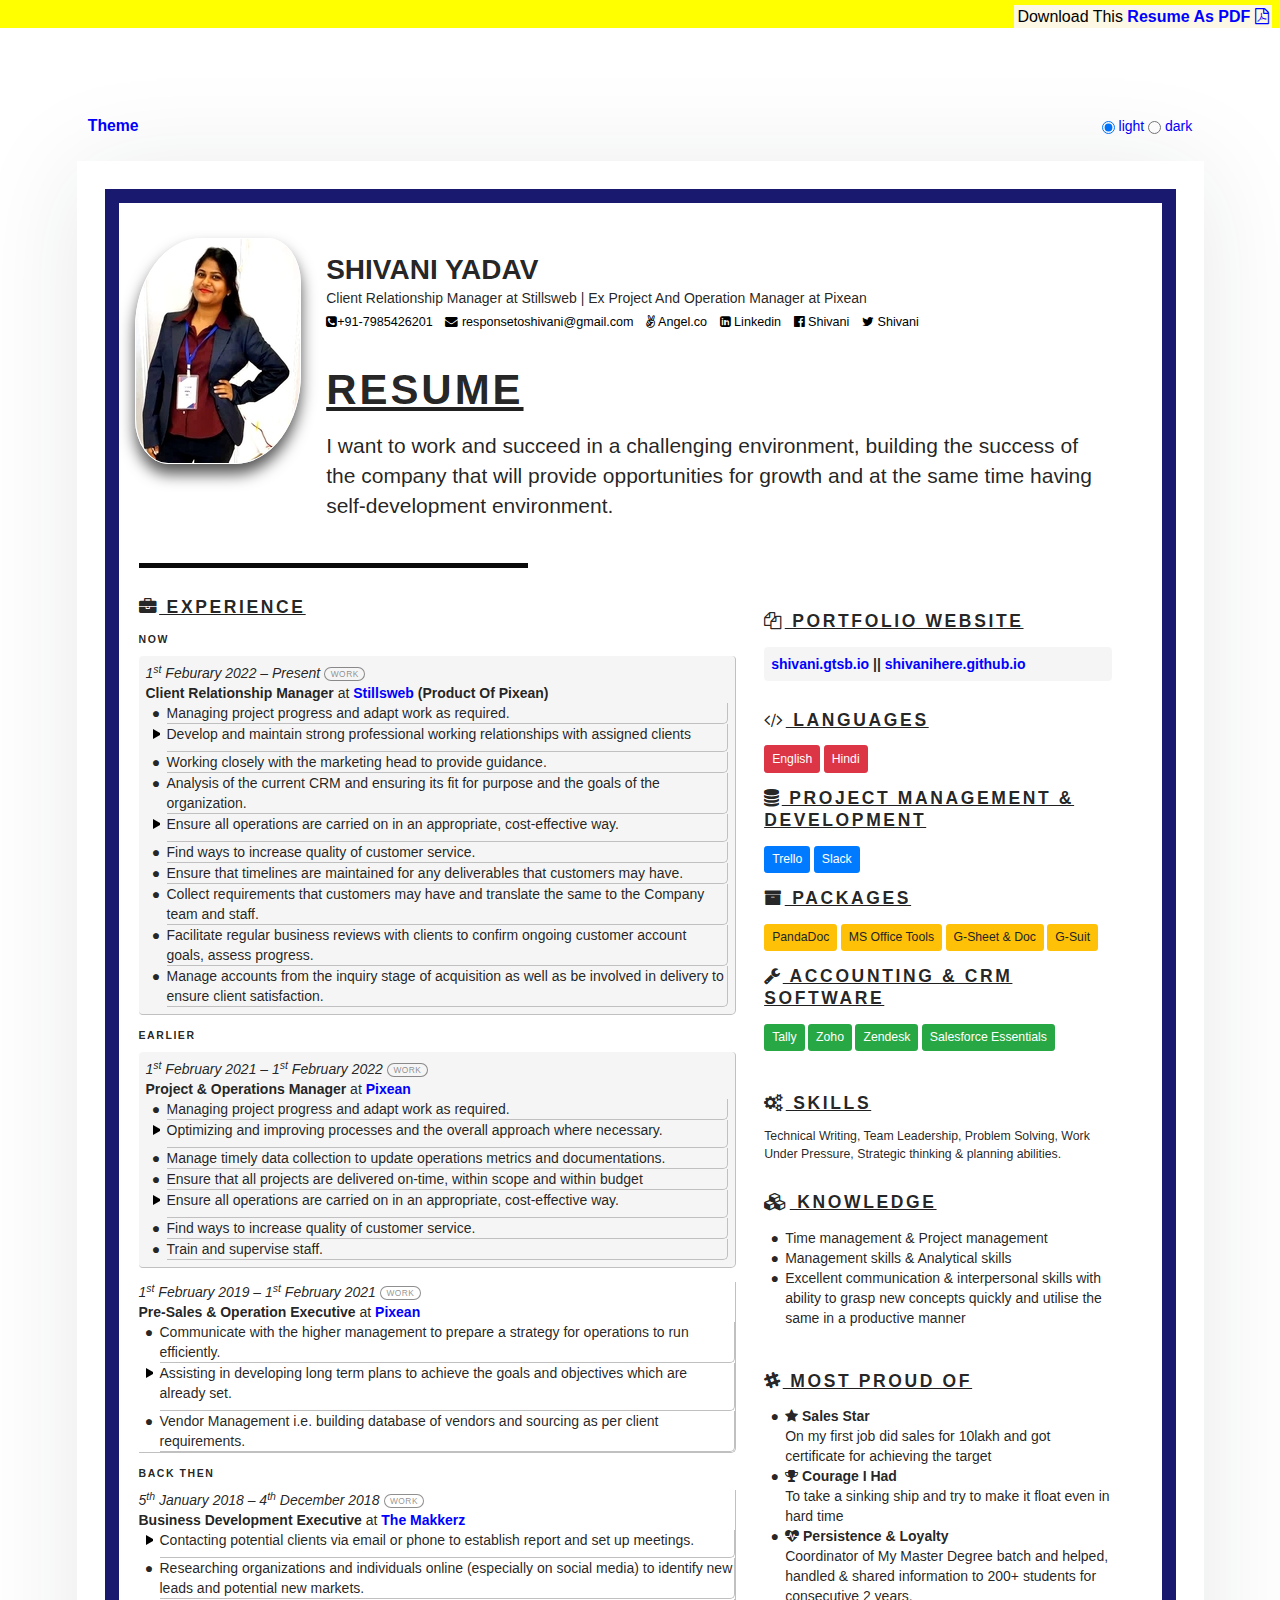
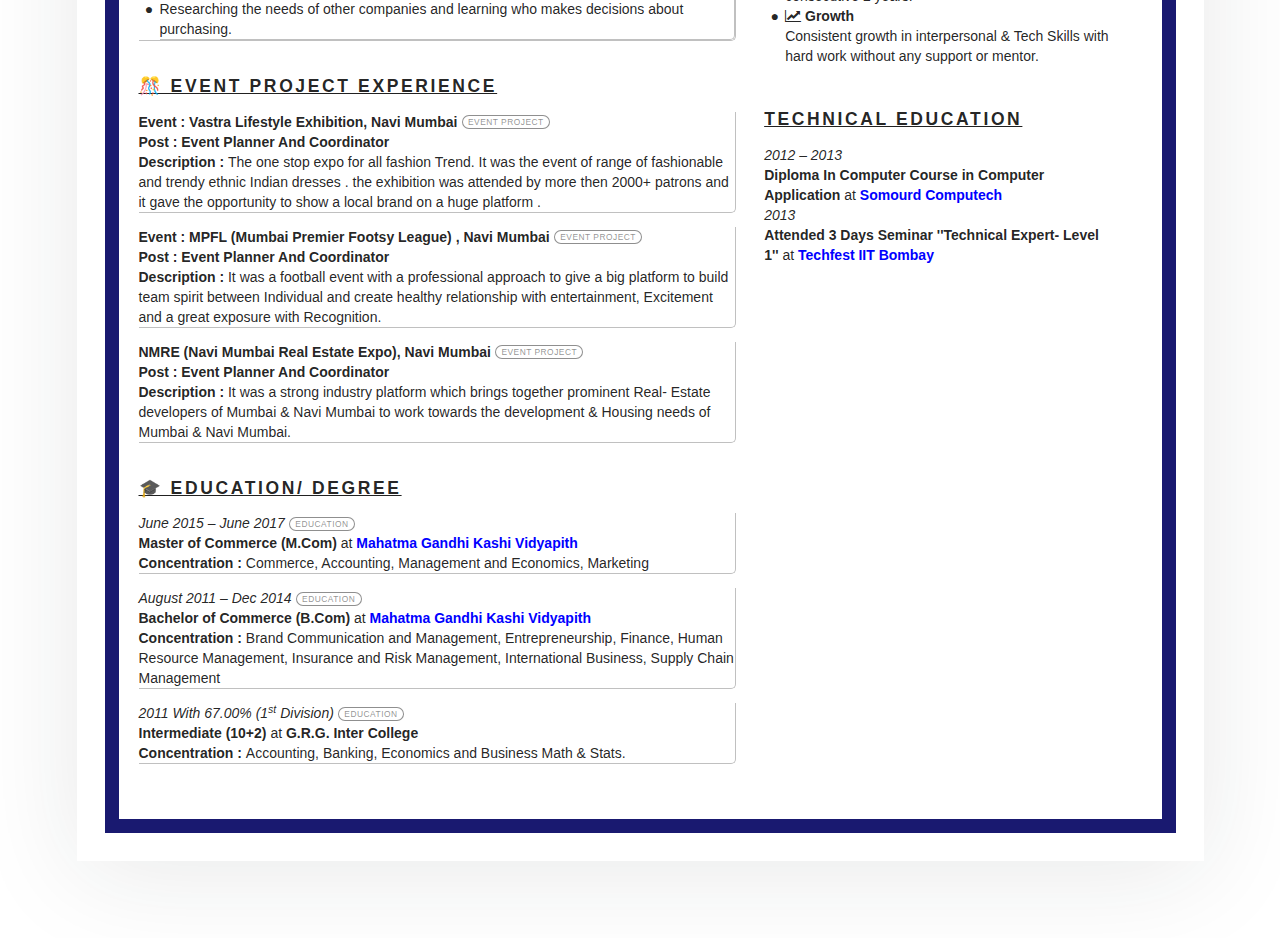
==== commit 1426303b: "trim down the resume" ====
--- a/index.html
+++ b/index.html
@@ -34,7 +34,7 @@
 <body>
      <header>
         <div class="credits" ><mark> Download This
-            <a download href="assets/Shivani_Yadav_Project&Operations_Manager.pdf">
+            <a download href="assets/Shivani_Yadav_Client_Relationship_Manager .pdf">
                 <strong>Resume As PDF</strong> <i class="fa fa-file-pdf-o"></i>
             </a> 
 			</mark> </div>
@@ -308,7 +308,7 @@
 				  	</li>
                   
                   </ul>
-                &nbsp;
+              <!--  &nbsp;
                   <h3 style="text-decoration: underline;">⚙️ Technical Education</h3>
               <ul class="timeline" title="Technical Education">
                   
@@ -320,9 +320,9 @@
                   <div><em>2013</em></div>
 				    <div><strong>Attended 3 Days Seminar ''Technical Expert- Level 1''</strong> at <a href="https://techfest.org/" rel="external"><strong>Techfest IIT Bombay</strong></a></div>
                 </li>
-                </ul>
+                </ul> -->
                 &nbsp;
-                  <h3 style="text-decoration: underline;">🖥️ Academic Project in PG</h3>
+              <!--    <h3 style="text-decoration: underline;">🖥️ Academic Project in PG</h3>
               <ul class="timeline" title="Project">
                   <li data-tag="college project">
                       <p><strong>Title: Security Analysis And Portfolio Management</strong> </p>
@@ -331,9 +331,9 @@
                            CONCEPTS.TO MEASURE THE RISK AND RETURN OF PORTFOLIO OF COMPANIES.TO SELECT AN OPTIMUM PORTFOLIO. </p>
                 </li>
                   
-                  </ul>
-                  
-                  &nbsp;
+                  </ul> -->
+                  
+               <!--   &nbsp;
                   <h3 style="text-decoration: underline;">📚 Self Learning</h3>
               <ul class="timeline" title="Projects">
                 <li>
@@ -349,9 +349,9 @@
                     <div><strong>EXCEL at Work - Complete MS Excel Mastery Beginner to Pro</strong> at <a href="https://www.udemy.com/certificate/UC-df7d62b3-2a02-4d49-bf14-0250d0f56563/" rel="external"><strong>Udemy Certificate</strong></a></div>
                 </li>
                   
-                             </ul>
+                             </ul> -->
  
-            </div>
+            </div> 
             <div class="six wide column">
               <section>
                 <h3 style="text-decoration: underline;"><i class="fa fa-files-o"></i> Portfolio Website</h3>
@@ -430,49 +430,67 @@
  
                 </p>
               </section> -->
-                <section>
+               <!-- <section>
                 <h3 style="text-decoration: underline;"><i class="fa fa-book"></i> Research Interest </h3>
                 <p class="tags small">
                     <b>Data Mining and Network Science For Market</b><br><b> Applications:</b> using network models and data science to solve interdisciplinary problems in complex systems such as financial market (e.g., information diffusion & trading behavior), social network (e.g., online / mobile phone social interactions), and biology (e.g., species invasions via global shipping) in close collaboration with domain experts.<br> <b>Theory:</b> network representation of various types of data; in particular, methods and influences of embedding rich information such as higher-order dependencies into networks.
  
  
                 </p>
-              </section>
+              </section> -->
           
-                <section>
+               <!-- <section>
                 <h3 style="text-decoration: underline;"><i class="fa fa-slack"></i> Activities & Societies </h3>
                 <p class="tags small">
                     I was in a Swimming Team and I was <b>Part of a Marketing Mind club</b>, and it was awesome. We did demo shows and hands-on activities for college, general audiences, and anyone else who asked us. We got to light stuff on fire and teach them a little bit about Management And I also <b>Involved in Social Activitie Its Called "Smile"</b> It's for Poor And Needy People to Help Them And Bring Smile on their Face.
                     <ul>
-                   <!--   <li><i class="fa fa-tint"></i> <strong>Donated Apheresis</strong> For <strong>St. Johns Hospital And Medical College</strong></li> -->
+                     <li><i class="fa fa-tint"></i> <strong>Donated Apheresis</strong> For <strong>St. Johns Hospital And Medical College</strong></li>
                       <li><i class="fa fa-tint"></i> <strong>Donated Blood</strong> For <strong>S.L. Raheja Hospital , Mahim</strong></li>
                       
                     </ul>
                         </p>
     
-              </section>
+              </section> -->
               <section>
                 <h3 style="text-decoration: underline;"><i class="fa fa-slack"></i> Most Proud Of </h3>
                 <ul>
+                  <li><i class="fa fa-star"></i> <strong>Sales Star</strong><p>On my first job did sales for 10lakh and got certificate for achieving the target</p></li>
                   <li><i class="fa fa-trophy"></i> <strong>Courage I Had</strong><p>To take a sinking ship and try to make it float even in hard time</p></li>
                   <li><i class="fa fa-heartbeat"></i> <strong>Persistence & Loyalty</strong><p>Coordinator of My Master Degree batch and helped, handled & shared information to 200+ students for consecutive 2 years.</p></li>
                   <li><i class="fa fa-line-chart"></i> <strong>Growth</strong><p>Consistent growth in interpersonal & Tech Skills with hard work without any support or mentor.</p></li>
-                  <li><i class="fa fa-star"></i> <strong>Sales Star</strong><p>On my first job did sales for 10lakh and got certificate for achieving the target</p></li>  
+                    
                 </ul>
                 
               </section>
-            <section>
+          <!--  <section>
                 <h3 style="text-decoration: underline;"><i class="fa fa-heart"></i> Hobbies </h3>
                 <p class="tags small">
                   My hobbies include Exercising • Gaming • Yoga • Reading Novel • Watching TV-Shows And Listening Music.
                 <br>I enjoy doing random walks on the Wikipedia network, Different Blogs & Research Paper (for hours) and learn about different aspects of our world. 
                 </p>
-              </section>
-           <section>
+              </section> -->
+         
+         <!--     <section>
               <h3 style="text-decoration: underline;"><i class="fa fa-user"></i> Character</h3>
 				<p class="tags small">EXPLORER, STRAIGHTFORWARD, <a href="https://www.16personalities.com/entp-personality" rel="external">DEBATER</a>, DEVOTED, PEDANTIC, AGNOSTIC, CONTENTIOUS, PROCRASTINATOR, RELEVANT, EMPATHETIC, STORYTELLER, CONFIDENT, CONSISTENT, CHALLENGING.</p></section>
               
-                           
+                -->  
+                
+                
+                 <section>
+                <h3 style="text-decoration: underline;"> Technical Education </h3>
+                <div><em>2012 &ndash; 2013</em></div>
+                <li>
+                  <div><strong>Diploma In Computer Course in Computer Application</strong> at <a href="http://somourd.com/" rel="external"><strong>Somourd Computech</strong></a></div>
+                      </li>
+                        <li>
+                        <div><em>2013</em></div>
+                  <div><strong>Attended 3 Days Seminar ''Technical Expert- Level 1''</strong> at <a href="https://techfest.org/" rel="external"><strong>Techfest IIT Bombay</strong></a></div>
+                      </li>
+              </section>
+           
+           
+
             </div>
           </div>
         </div>
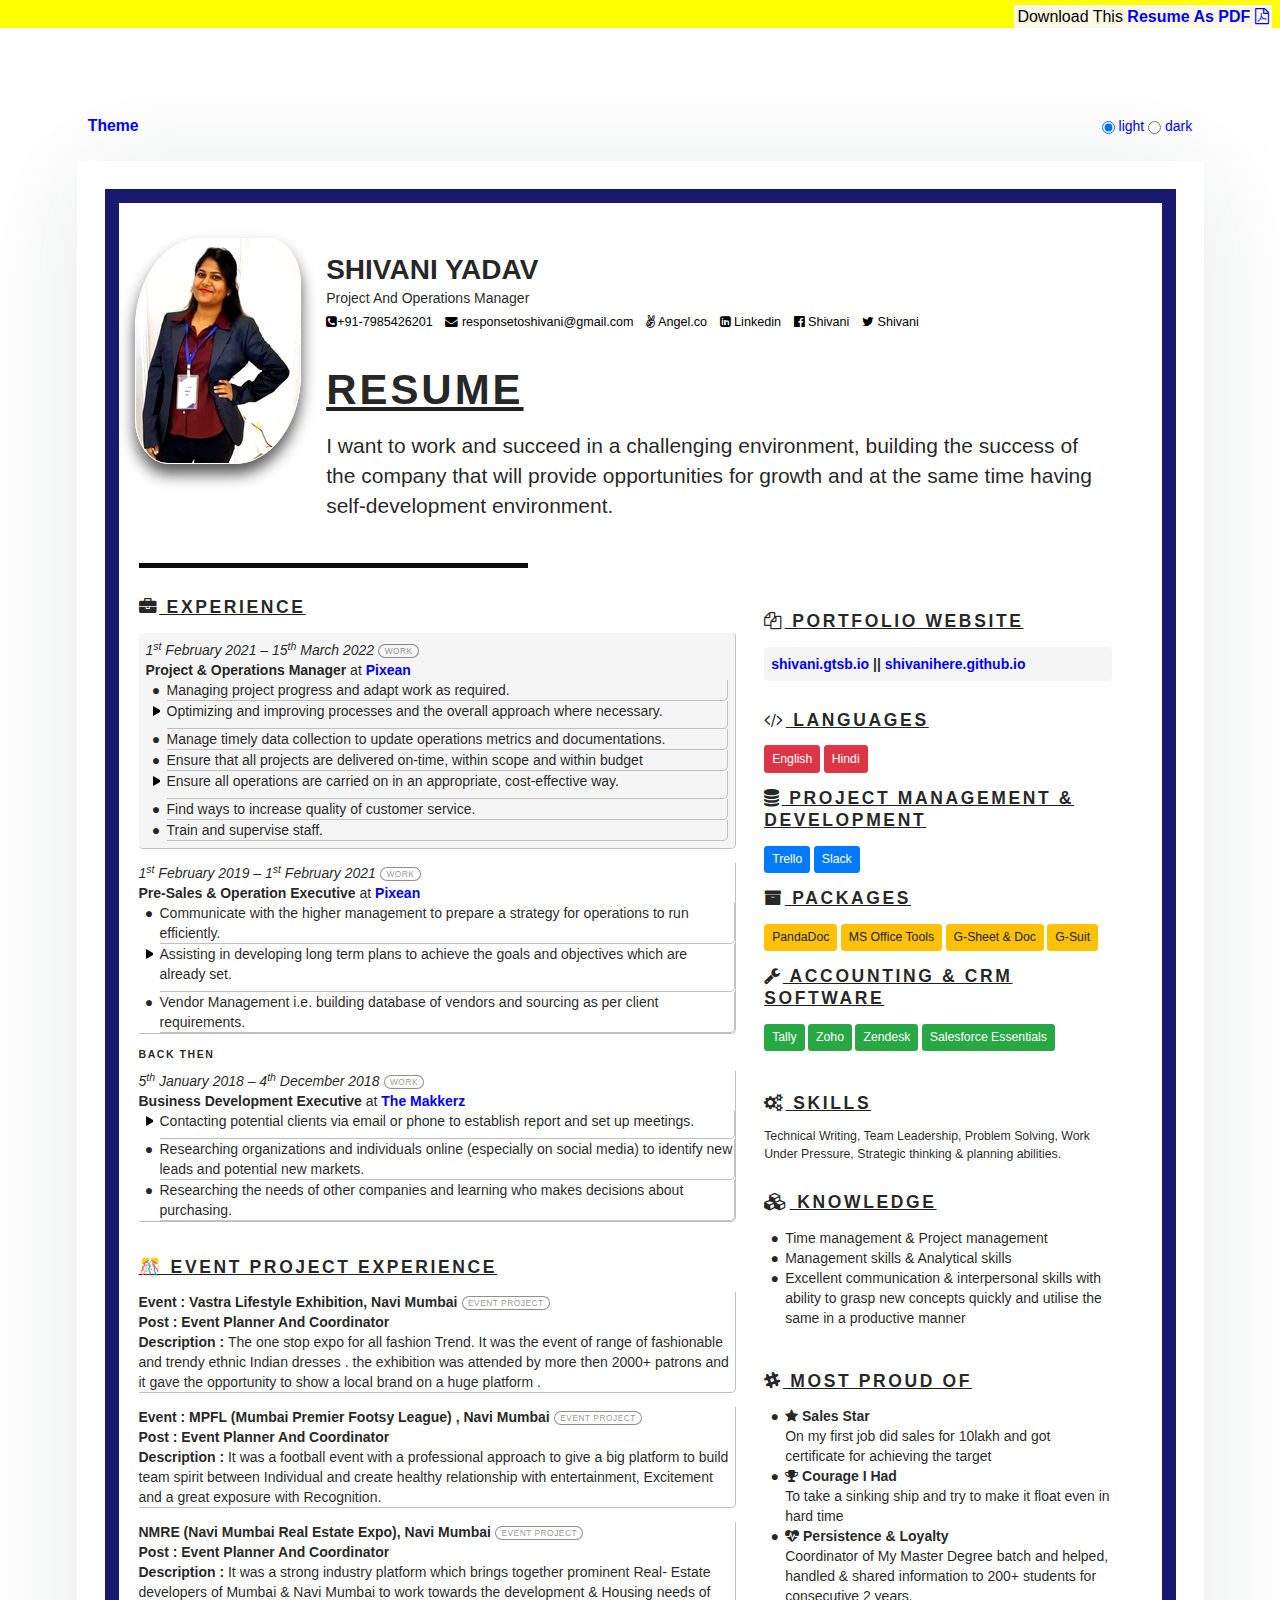
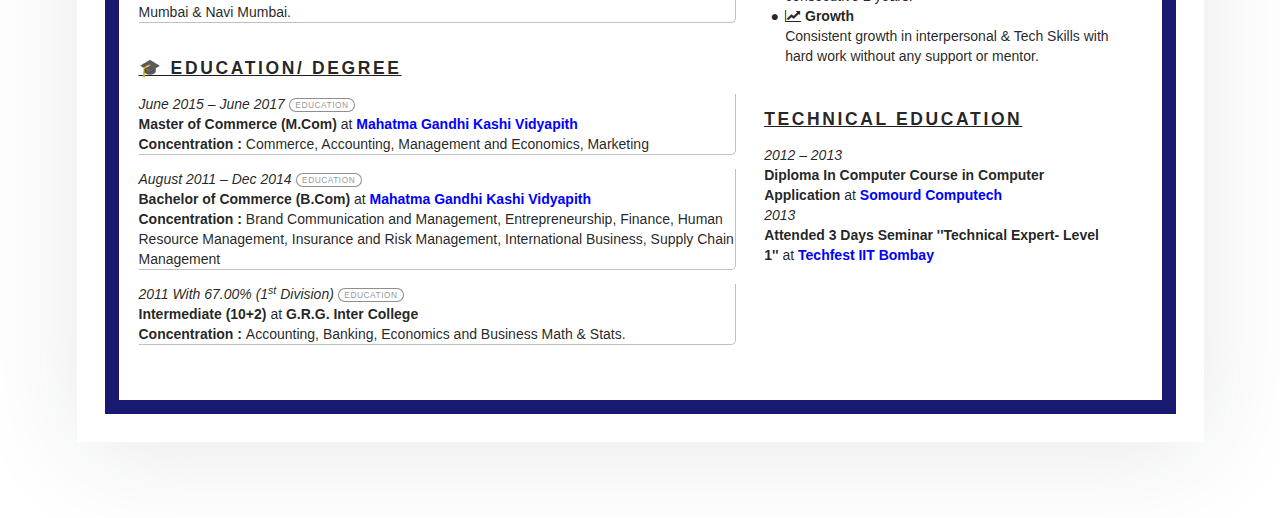
==== commit f445ee54: "Update index.html" ====
--- a/index.html
+++ b/index.html
@@ -64,7 +64,7 @@
                 <div class="sixteen wide column">
                   <!-- Name, job, contacts -->
                   <h1 class="name">Shivani Yadav</h1>
-                  <div class="job">Client Relationship Manager at Stillsweb | Ex Project And Operation Manager at Pixean</div>
+                  <div class="job">Project And Operations Manager</div>
                   <ul class="contacts">
                       <li><a href="tel:+917985426201"><i class="fa fa-phone-square w3-large" aria-hidden="true"></i>+91-7985426201</a></li>
                     <li>
@@ -123,60 +123,9 @@
               <!-- Experience -->
               <h3 style="text-decoration: underline;"><i class="fa fa-briefcase"></i> Experience</h3>
                  <ul class="timeline" title="Experience">
-                     <h6><b>Now</b></h6>
-                    <li class="highlighted" data-tag="work">
-                  <p><em>1<sup>st</sup> Feburary 2022 – Present</em></p>
-                    <p><strong>Client Relationship Manager</strong> at <strong><a href="https://stillsweb.com/" rel="external">Stillsweb</a> (Product Of Pixean)</strong></p>
-                    <ul>
-				        <li>Managing project progress and adapt work as required.</li>
-				            <li class="details">
-								<input type="checkbox" id="project-3">
-								    <label for="project-3" class="summary">Develop and maintain strong professional working relationships with assigned clients</label>
-												<div class="labels">
-                                                            
-                                                            
-                                                            <a class="label">Ensuring projects meet deadlines.</a>
-                                                            <a class="label">Managing relationships with clients and vendors.</a>
-                                                            <a class="label">Maintain records of business on internal software.</a>
-                                                            <a class="label">Creating detailed reports.</a>
-                                                            <a class="label">Induct new clients to the Central Dealing Desk for smooth interaction and services.</a>
-                                                            
-                                                    
-                        </div>
-								</li>
-                        
-                        <li>Working closely with the marketing head to provide guidance.</li>
-                        <li>Analysis of the current CRM and ensuring its fit for purpose and the goals of the organization.</li>
-				        <li class="details">
-								<input type="checkbox" id="project-3">
-								    <label for="project-3" class="summary">Ensure all operations are carried on in an appropriate, cost-effective way.</label>
-												<div class="labels">
-                                                            
-                                                            
-                                                            <a class="label">Building & maintaining relationships with clients & key personnel within customer companies.</a>
-                                                            <a class="label">Giving technical support help to clients.</a>
-                                                            <a class="label">Manage budgets and forecasts.</a>
-                                                           
-                                                            
-                                                    
-                        </div>
-								</li>
-                       
-                        <li>Find ways to increase quality of customer service.</li>
-                        <li>Ensure that timelines are maintained for any deliverables that customers may have.</li>
-                        <li>Collect requirements that customers may have and translate the same to the Company team and staff.</li>
-                        <li>Facilitate regular business reviews with clients to confirm ongoing customer account goals, assess progress.</li>  
-                        <li>Manage accounts from the inquiry stage of acquisition as well as be involved in delivery to ensure client satisfaction.</li>
-                      </ul>
-                </li>
-                </ul>
-                
-                 <ul class="timeline" title="Experience">
-                   
-                <h6><b>Earlier</b></h6>
 
                 <li class="highlighted" data-tag="work">
-                  <p><em>1<sup>st</sup> February 2021 – 1<sup>st</sup> February 2022</em></p>
+                  <p><em>1<sup>st</sup> February 2021 – 15<sup>th</sup> March 2022</em></p>
                     <p><strong>Project & Operations Manager</strong> at <strong><a href="https://www.pixean.com/" rel="external">Pixean</a></strong></p>
                     <ul>
 				        <li>Managing project progress and adapt work as required.</li>
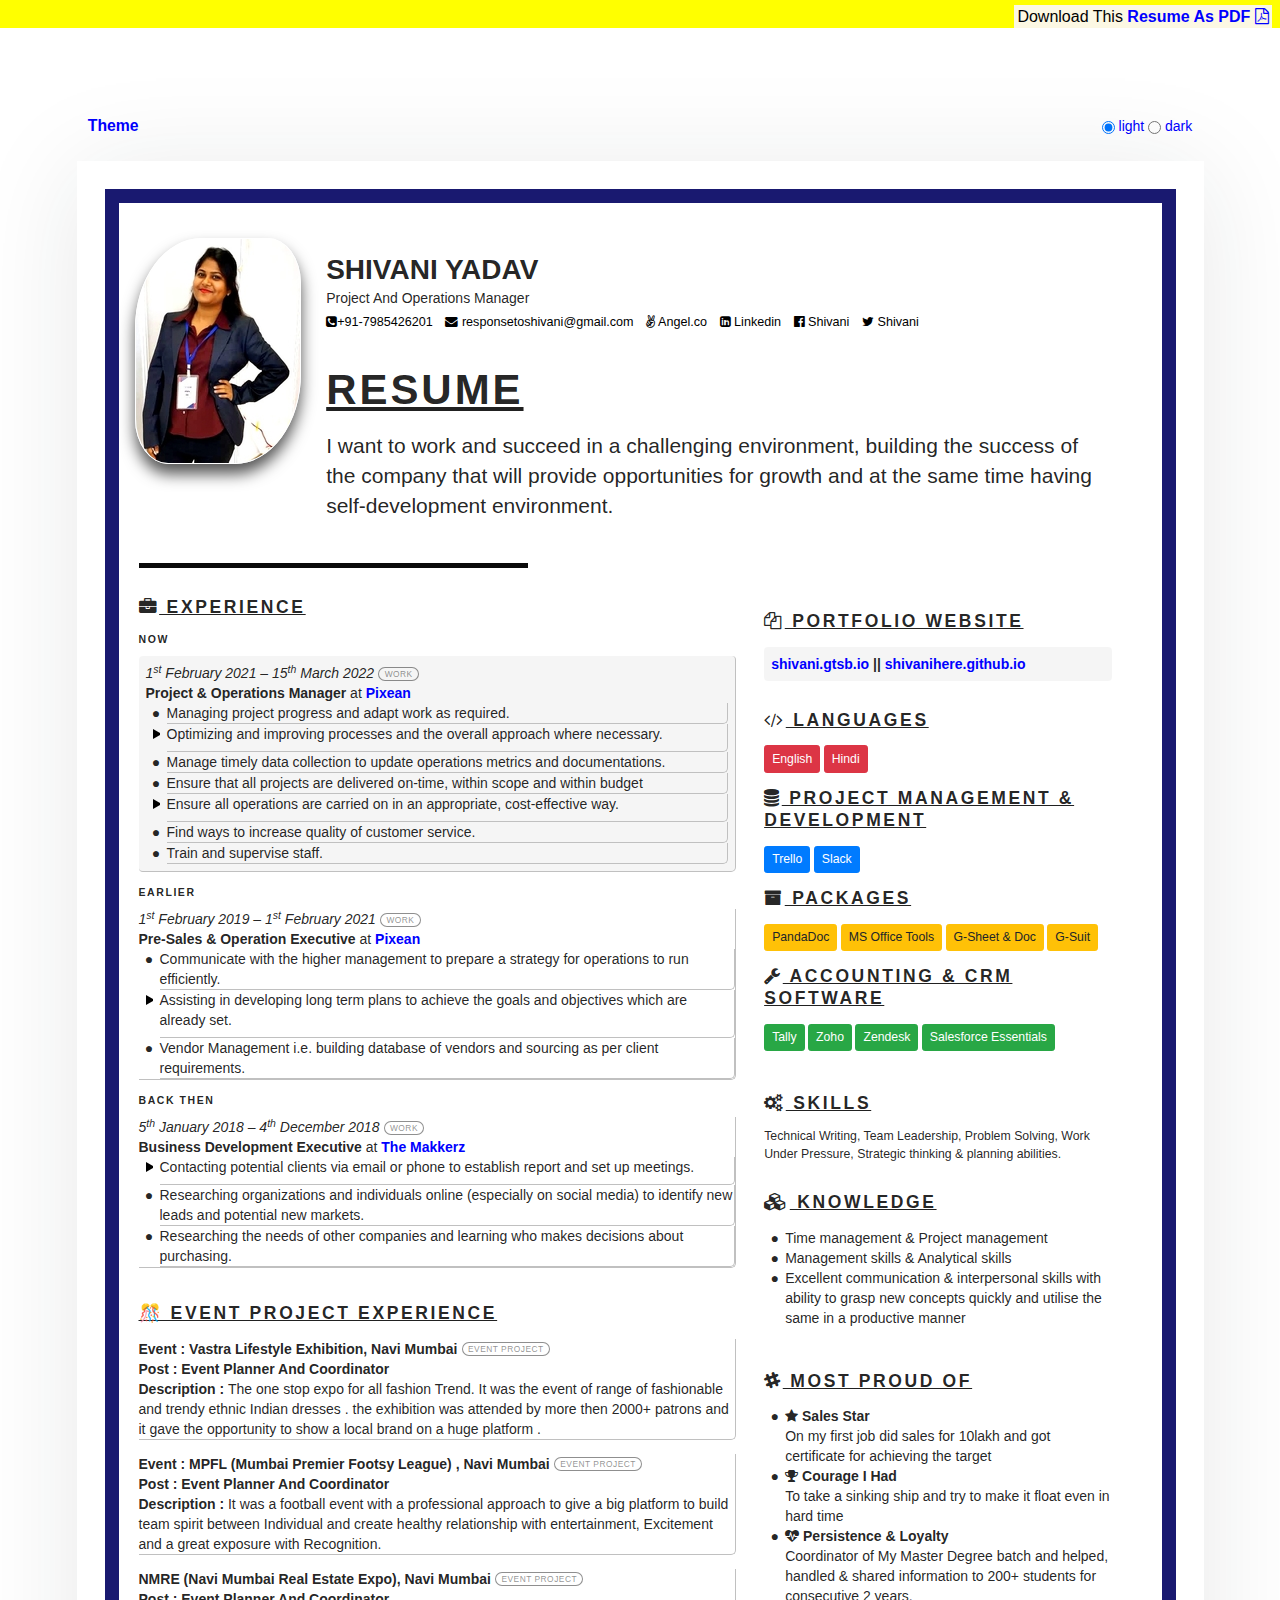
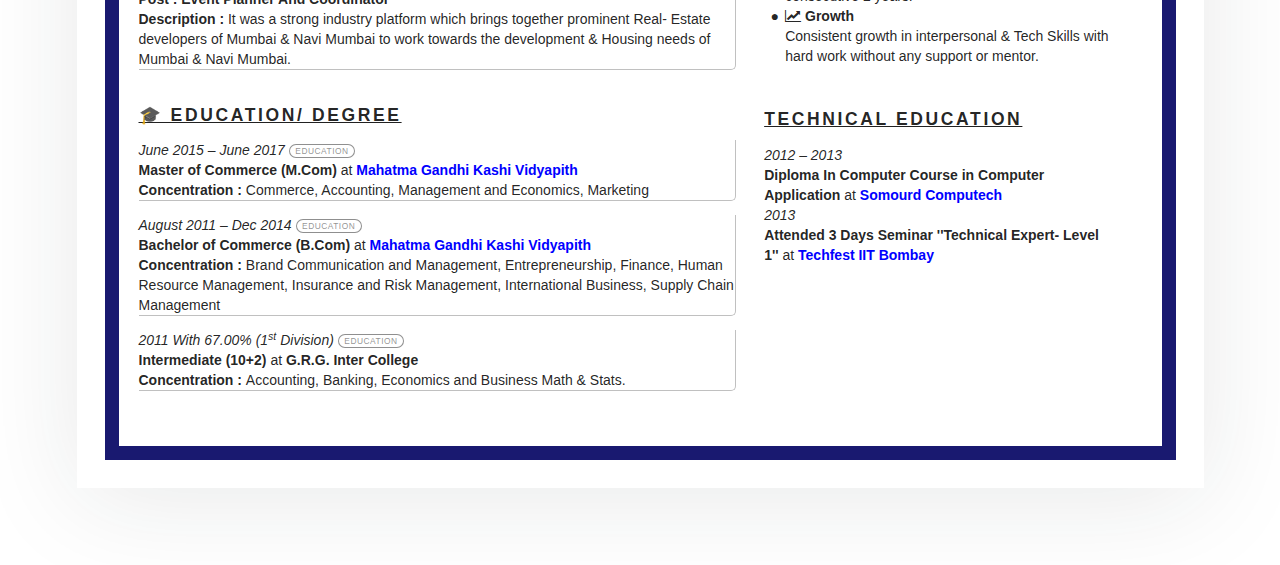
==== commit e12b0ad2: "Update index.html" ====
--- a/index.html
+++ b/index.html
@@ -123,7 +123,7 @@
               <!-- Experience -->
               <h3 style="text-decoration: underline;"><i class="fa fa-briefcase"></i> Experience</h3>
                  <ul class="timeline" title="Experience">
-
+                  <h6><b>Now</b></h6>
                 <li class="highlighted" data-tag="work">
                   <p><em>1<sup>st</sup> February 2021 – 15<sup>th</sup> March 2022</em></p>
                     <p><strong>Project & Operations Manager</strong> at <strong><a href="https://www.pixean.com/" rel="external">Pixean</a></strong></p>
@@ -169,7 +169,7 @@
                 </ul>
                 
                  <ul class="timeline" title="Experience">
-                   
+                  <h6><b>Earlier</b></h6>
              
                 <li data-tag="work">
                   <p><em>1<sup>st</sup> February 2019 – 1<sup>st</sup> February 2021</em></p>
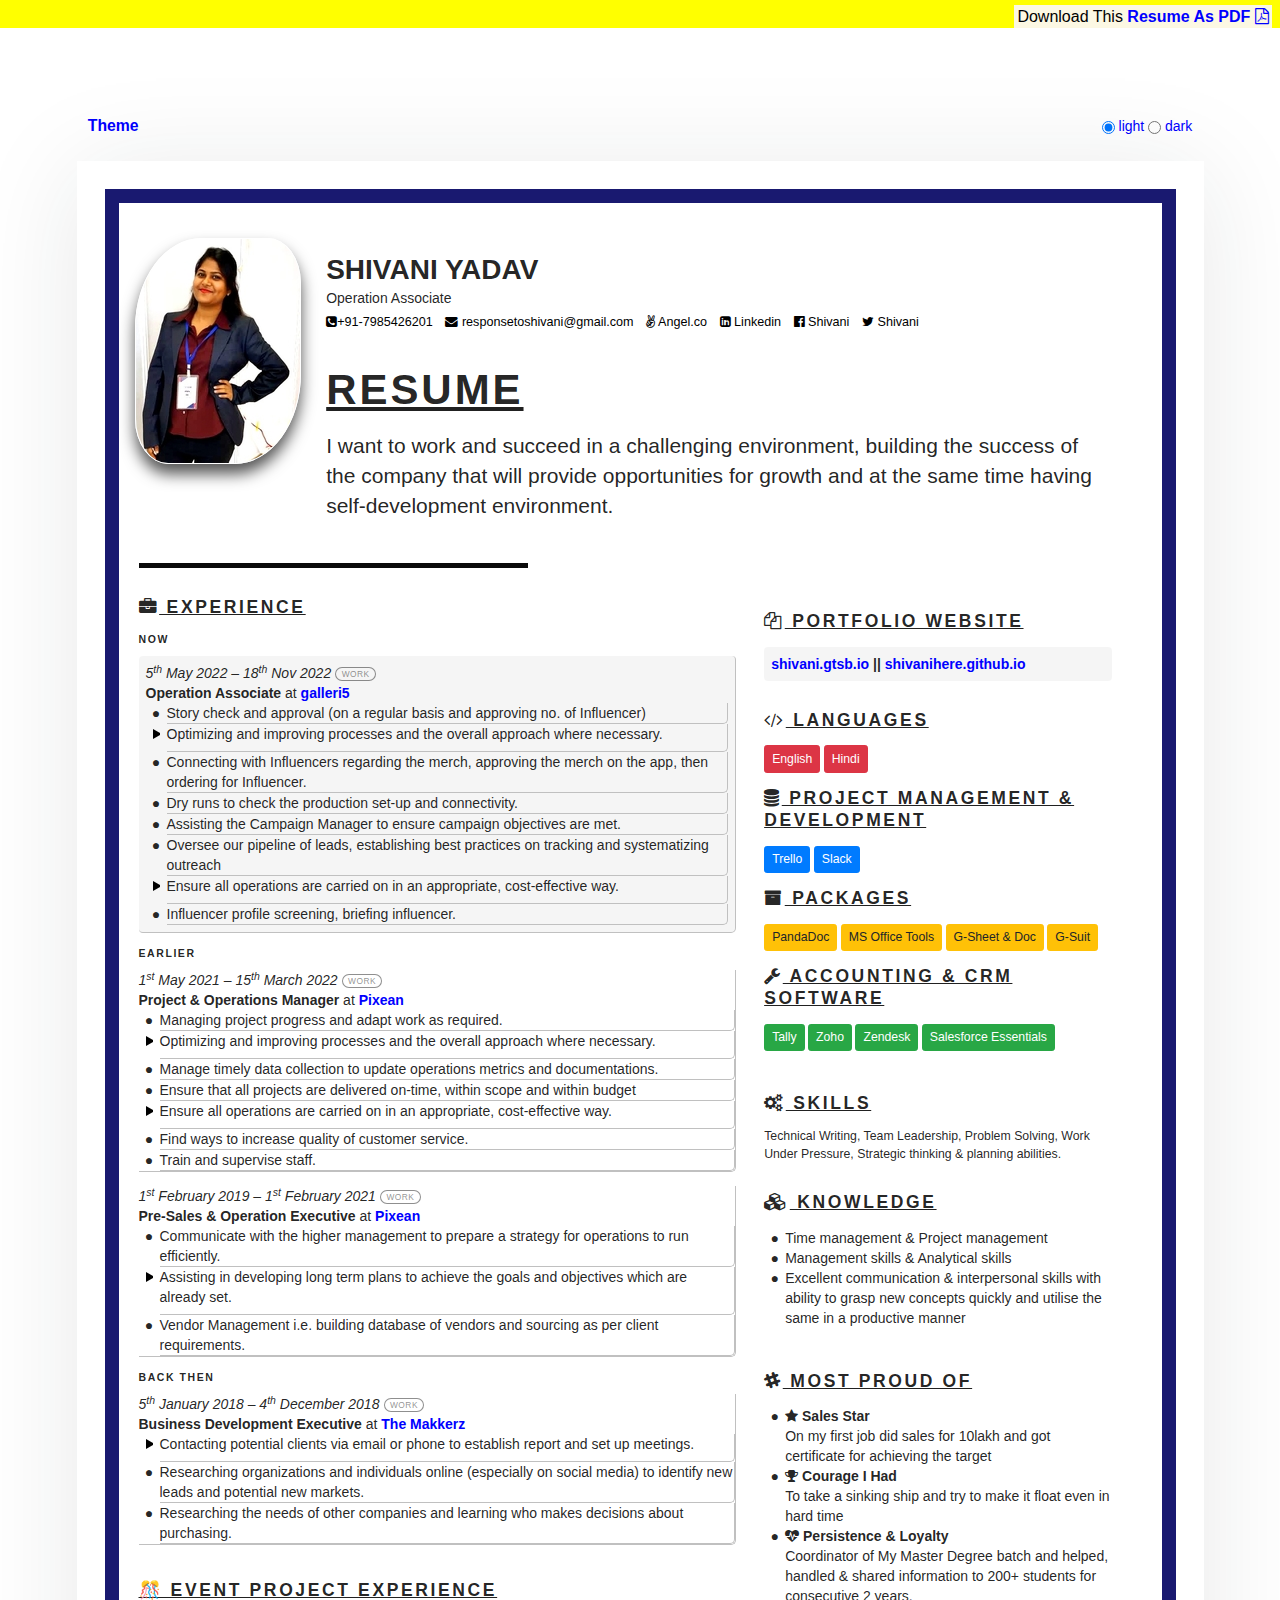
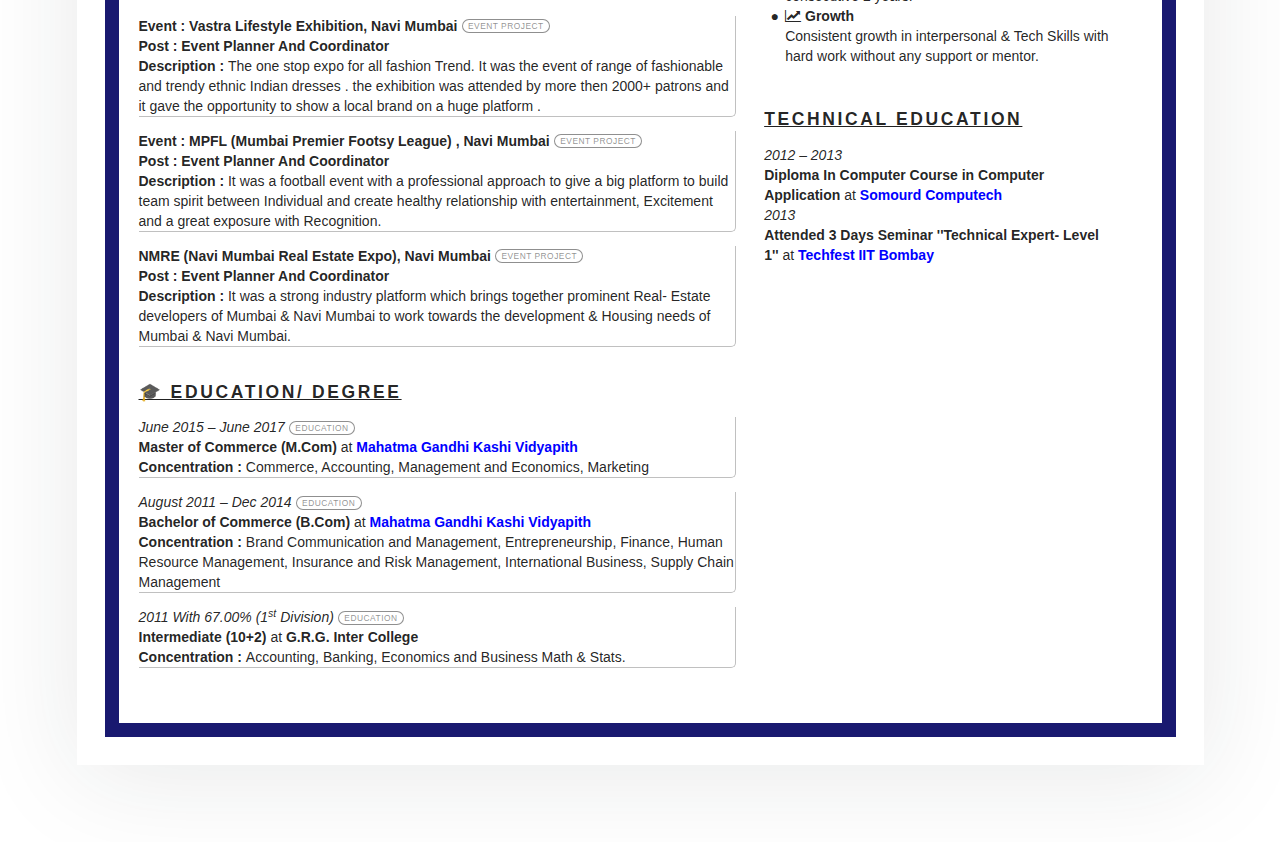
==== commit 8141451e: "Updated resume" ====
--- a/index.html
+++ b/index.html
@@ -2,43 +2,44 @@
 <html lang="en">
 
 <head>
-            <link rel="shortcut icon" href="/favicon.png" type="image/x-icon">
-<link rel="icon" href="/favicon.png" type="image/x-icon">
+
+  <link rel="shortcut icon" href="/favicon.png" type="image/x-icon">
+  <link rel="icon" href="/favicon.png" type="image/x-icon">
   <meta charset="UTF-8">
-        <meta name="viewport" content="width=device-width, initial-scale=1.0">
-        <meta http-equiv="X-UA-Compatible" content="ie=edge">
-        <meta http-equiv="X-UA-Compatible" content="IE=10; IE=9; IE=8; IE=7; IE=EDGE" />
-        <meta http-equiv="X-UA-Compatible" content="IE=edge,chrome=1" />
-    
+  <meta name="viewport" content="width=device-width, initial-scale=1.0">
+  <meta http-equiv="X-UA-Compatible" content="ie=edge">
+  <meta http-equiv="X-UA-Compatible" content="IE=10; IE=9; IE=8; IE=7; IE=EDGE" />
+  <meta http-equiv="X-UA-Compatible" content="IE=edge,chrome=1" />
+
   <meta name="description" content="Shivani Yadav Resume">
-    <!-- Load an icon library -->
-<link rel="stylesheet" href="https://cdnjs.cloudflare.com/ajax/libs/font-awesome/4.7.0/css/font-awesome.min.css">
-    <link rel="stylesheet" href="https://www.w3schools.com/lib/w3.css">
-    <link rel="shortcut icon" href="images/favicon.png">
-
-     <!-- Latest compiled and minified CSS -->
-<link rel="stylesheet" href="https://maxcdn.bootstrapcdn.com/bootstrap/4.5.2/css/bootstrap.min.css">
+  <!-- Load an icon library -->
+  <link rel="stylesheet" href="https://cdnjs.cloudflare.com/ajax/libs/font-awesome/4.7.0/css/font-awesome.min.css">
+  <link rel="stylesheet" href="https://www.w3schools.com/lib/w3.css">
+  <link rel="shortcut icon" href="images/favicon.png">
+
+  <!-- Latest compiled and minified CSS -->
+  <link rel="stylesheet" href="https://maxcdn.bootstrapcdn.com/bootstrap/4.5.2/css/bootstrap.min.css">
 
   <!-- <link rel="shortcut icon" type="image/x-icon" href="favicon.png"> -->
 
   <!-- <link rel="shortcut icon" type="image/x-icon" href="favicon.png"> -->
 
-  <title>Shivani Yadav - Project & Operations Manager</title>
+  <title>Shivani Yadav - Operation Associate</title>
   <link rel="stylesheet" href="assets/stylesheets/base.css">
 
-  
+
 
   <script src="js/toggleThemes.js" defer></script>
 </head>
 
 <body>
-     <header>
-        <div class="credits" ><mark> Download This
-            <a download href="assets/Shivani_Yadav_Client_Relationship_Manager .pdf">
-                <strong>Resume As PDF</strong> <i class="fa fa-file-pdf-o"></i>
-            </a> 
-			</mark> </div>
-    </header>
+  <header>
+    <div class="credits"><mark> Download This
+        <a download href="assets/Shivani_Yadav_Project&Operations_Manager.pdf">
+          <strong>Resume As PDF</strong> <i class="fa fa-file-pdf-o"></i>
+        </a>
+      </mark> </div>
+  </header>
   <main>
     <article>
       <div class="toggleThemes">
@@ -46,7 +47,7 @@
         <div>
           <form class="themes">
             <label><input type="radio" name="theme" value="light" checked> <span>light</span></label>
-              <label><input type="radio" name="theme" value="dark"> <span>dark</span></label>
+            <label><input type="radio" name="theme" value="dark"> <span>dark</span></label>
           </form>
         </div>
       </div>
@@ -64,55 +65,59 @@
                 <div class="sixteen wide column">
                   <!-- Name, job, contacts -->
                   <h1 class="name">Shivani Yadav</h1>
-                  <div class="job">Project And Operations Manager</div>
+                  <div class="job">Operation Associate</div>
                   <ul class="contacts">
-                      <li><a href="tel:+917985426201"><i class="fa fa-phone-square w3-large" aria-hidden="true"></i>+91-7985426201</a></li>
+                    <li><a href="tel:+917985426201"><i class="fa fa-phone-square w3-large"
+                          aria-hidden="true"></i>+91-7985426201</a></li>
                     <li>
                       <a href="mailto:responsetoshivani@gmail.com" rel="author" class="mail">
                         <i class="fa fa-envelope w3-large" aria-hidden="true"></i>
                         <span>responsetoshivani@gmail.com</span>
                       </a>
                     </li>
-                      <li>
+                    <li>
                       <a href="https://angel.co/u/shivaniyadav" rel="author" class="angellist">
-                        <i class="fa fa-angellist w3-large" aria-hidden="true"></i>  
-                          <span>Angel.co</span>
+                        <i class="fa fa-angellist w3-large" aria-hidden="true"></i>
+                        <span>Angel.co</span>
                       </a>
                     </li>
-                      <li>
+                    <li>
                       <a href="https://www.linkedin.com/in/shivaniyadav/" rel="author" class="linkedin">
-                        <i class="fa fa-linkedin-square w3-large" aria-hidden="true"></i>  
-                          <span>Linkedin</span>
+                        <i class="fa fa-linkedin-square w3-large" aria-hidden="true"></i>
+                        <span>Linkedin</span>
                       </a>
                     </li>
-                      
-                      <li>
-                      <a href="https://www.facebook.com/ritu.yadav.7" rel="author" class="facebook"><i class="fa fa-facebook-official w3-large" aria-hidden="true"></i>
-                    <span>Shivani</span>
+
+                    <li>
+                      <a href="https://www.facebook.com/ritu.yadav.7" rel="author" class="facebook"><i
+                          class="fa fa-facebook-official w3-large" aria-hidden="true"></i>
+                        <span>Shivani</span>
                       </a>
                     </li>
 
                     <li>
-                      <a href="https://twitter.com/ShivaniYadava" rel="author" class="twitter"><i class="fa fa-twitter w3-large" aria-hidden="true"></i>
-                    <span>Shivani</span>
+                      <a href="https://twitter.com/ShivaniYadava" rel="author" class="twitter"><i
+                          class="fa fa-twitter w3-large" aria-hidden="true"></i>
+                        <span>Shivani</span>
                       </a>
                     </li>
-                    
+
                   </ul>
                 </div>
 
                 <div class="sixteen wide mobile only column">
-                    <div class="divider"></div>
+                  <div class="divider"></div>
                 </div>
                 <div class="sixteen wide column">
                   <!-- Intro -->
                   <h2 style="text-decoration: underline;">Resume</h2>
                   <p>
-                      I want to work and succeed in a challenging environment, building the success of the company that will provide opportunities for growth and at the same time having self-development environment.</p>
-                </div>
+                    I want to work and succeed in a challenging environment, building the success of the company that
+                    will provide opportunities for growth and at the same time having self-development environment.</p>
                 </div>
               </div>
             </div>
+          </div>
           <div class="row">
             <div class="sixteen wide column">
               <div class="fat divider"></div>
@@ -122,141 +127,210 @@
             <div class="ten wide column">
               <!-- Experience -->
               <h3 style="text-decoration: underline;"><i class="fa fa-briefcase"></i> Experience</h3>
-                 <ul class="timeline" title="Experience">
-                  <h6><b>Now</b></h6>
+              <ul class="timeline" title="Experience">
+                <h6><b>Now</b></h6>
                 <li class="highlighted" data-tag="work">
-                  <p><em>1<sup>st</sup> February 2021 – 15<sup>th</sup> March 2022</em></p>
-                    <p><strong>Project & Operations Manager</strong> at <strong><a href="https://www.pixean.com/" rel="external">Pixean</a></strong></p>
-                    <ul>
-				        <li>Managing project progress and adapt work as required.</li>
-				            <li class="details">
-								<input type="checkbox" id="project-3">
-								    <label for="project-3" class="summary">Optimizing and improving processes and the overall approach where necessary.</label>
-												<div class="labels">
-                                                            
-                                                            
-                                                            <a class="label">Ensuring projects meet deadlines.</a>
-                                                            <a class="label">Managing relationships with clients and vendors.</a>
-                                                            <a class="label">Overseeing all incoming and outgoing project flow.</a>
-                                                            <a class="label">Creating detailed reports.</a>
-                                                            <a class="label">Handling the client projects end to end as soon as deal is closed.</a>
-                                                            
-                                                    
-                                                </div>
-								</li>
-                        
-                        <li>Manage timely data collection to update operations metrics and documentations.</li>
-                         <li>Ensure that all projects are delivered on-time, within scope and within budget</li>
-				            <li class="details">
-								<input type="checkbox" id="project-3">
-								    <label for="project-3" class="summary">Ensure all operations are carried on in an appropriate, cost-effective way.</label>
-												<div class="labels">
-                                                            
-                                                            
-                                                            <a class="label">Help the organization’s processes remain compliant.</a>
-                                                            <a class="label">Formulate strategic and operational objectives.</a>
-                                                            <a class="label">Manage budgets and forecasts.</a>
-                                                           
-                                                            
-                                                    
-                                                </div>
-								</li>
-                       
-                        <li>Find ways to increase quality of customer service.</li>
-                         <li>Train and supervise staff.</li>  
-				</ul>
-                </li>
-                </ul>
-                
-                 <ul class="timeline" title="Experience">
-                  <h6><b>Earlier</b></h6>
-             
+                  <p><em>5<sup>th</sup> May 2022 – 18<sup>th</sup> Nov 2022</em></p>
+                  <p><strong>Operation Associate</strong> at <strong><a href="https://www.galleri5.com/"
+                        rel="external">galleri5</a></strong></p>
+                  <ul>
+                    <li>Story check and approval (on a regular basis and approving no. of Influencer) </li>
+                    <li class="details">
+                      <input type="checkbox" id="project-3">
+                      <label for="project-3" class="summary">Optimizing and improving processes and the overall approach
+                        where necessary.</label>
+                      <div class="labels">
+
+
+                        <a class="label">Ensuring projects meet deadlines.</a>
+                        <a class="label">Identify the rising creators on the short-video platforms in India.</a>
+                        <a class="label">Overseeing all incoming and outgoing project flow.</a>
+                        <a class="label">Creating detailed reports.</a>
+                        <a class="label">Calling/Following-up with influencers for the timely completion of campaigns</a>
+
+
+                      </div>
+                    </li>
+
+                    <li>Connecting with Influencers regarding the merch, approving the merch on the app, then ordering for Influencer.</li>
+                    <li>Dry runs to check the production set-up and connectivity.</li>
+                    <li>Assisting the Campaign Manager to ensure campaign objectives are met.</li>
+                    <li>Oversee our pipeline of leads, establishing best practices on tracking and systematizing outreach</li>
+                    <li class="details">
+                      <input type="checkbox" id="project-3">
+                      <label for="project-3" class="summary">Ensure all operations are carried on in an appropriate,
+                        cost-effective way.</label>
+                      <div class="labels">
+
+
+                        <a class="label">Help the organization’s processes remain compliant.</a>
+                        <a class="label">Formulate strategic and operational objectives.</a>
+
+                      </div>
+                    </li>
+
+                    <li>Influencer profile screening, briefing influencer.</li>
+                  </ul>
+                </li>
+              </ul>
+
+              <ul class="timeline" title="Experience">
+                <h6><b>Earlier</b></h6>
+
+                <li data-tag="work">
+                  <p><em>1<sup>st</sup> May 2021 – 15<sup>th</sup> March 2022</em></p>
+                  <p><strong>Project & Operations Manager</strong> at <strong><a href="https://www.pixean.com/"
+                        rel="external">Pixean</a></strong></p>
+                  <ul>
+                    <li>Managing project progress and adapt work as required.
+                    </li>
+                    <li class="details">
+                      <input type="checkbox" id="project-3">
+                      <label for="project-3" class="summary">Optimizing and improving processes and the overall approach
+                        where necessary.</label>
+                      <div class="labels">
+
+
+                        <a class="label">Ensuring projects meet deadlines.</a>
+                        <a class="label">Managing relationships with clients and vendors.</a>
+                        <a class="label">Overseeing all incoming and outgoing project flow.</a>
+                        <a class="label">Creating detailed reports.</a>
+                        <a class="label">Handling the client projects end to end as soon as deal is closed.</a>
+
+
+
+                      </div>
+                    </li>
+                    <li>Manage timely data collection to update operations metrics and documentations.</li>
+                    <li>Ensure that all projects are delivered on-time, within scope and within budget</li>
+                    <li class="details">
+                      <input type="checkbox" id="project-3">
+                      <label for="project-3" class="summary">Ensure all operations are carried on in an appropriate,
+                        cost-effective way.</label>
+                      <div class="labels">
+
+
+                        <a class="label">Help the organization’s processes remain compliant.</a>
+                        <a class="label">Formulate strategic and operational objectives.</a>
+                        <a class="label">Manage budgets and forecasts.</a>
+
+
+
+                      </div>
+                    </li>
+                    <li>Find ways to increase quality of customer service.</li>
+                    <li>Train and supervise staff.</li>
+                  </ul>
+                </li>
+
+
                 <li data-tag="work">
                   <p><em>1<sup>st</sup> February 2019 – 1<sup>st</sup> February 2021</em></p>
-                    <p><strong>Pre-Sales & Operation Executive</strong> at <strong><a href="https://www.pixean.com/" rel="external">Pixean</a></strong></p>
-                    <ul>
-				        <li>Communicate with the higher management to prepare a strategy for operations to run efficiently.</li>
-				            <li class="details">
-								<input type="checkbox" id="project-3">
-								    <label for="project-3" class="summary">Assisting in developing long term plans to achieve the goals and objectives which are already set.</label>
-												<div class="labels">
-                                                            
-                                                            
-                                                            <a class="label">To manage the company's commercial operations and various expenses and budget.</a>
-                                                            <a class="label">To check on the performance of the operations of both internal service providers and external service providers.</a>
-                                                            <a class="label">Ensuring submission of daily work plan to department head every evening with EDR and POA for next day.</a>
-                                                            <a class="label">Handling client enquiry for project requirements and identifying and negotiating with vendors for cost and quality deliverable</a>
-                                                            <a class="label">Handling the client projects end to end as soon as deal is closed.</a>
-                                                            
-                                                    
-                                                </div>
-								</li>
-                        <li>Vendor Management i.e. building database of vendors and sourcing as per client requirements.</li>
-				</ul>
-                </li>
-                </ul>
-                   <ul class="timeline" title="Experience">
-                  <h6><b>BACK THEN</b></h6>
+                  <p><strong>Pre-Sales & Operation Executive</strong> at <strong><a href="https://www.pixean.com/"
+                        rel="external">Pixean</a></strong></p>
+                  <ul>
+                    <li>Communicate with the higher management to prepare a strategy for operations to run efficiently.
+                    </li>
+                    <li class="details">
+                      <input type="checkbox" id="project-3">
+                      <label for="project-3" class="summary">Assisting in developing long term plans to achieve the
+                        goals and objectives which are already set.</label>
+                      <div class="labels">
+
+
+                        <a class="label">To manage the company's commercial operations and various expenses and
+                          budget.</a>
+                        <a class="label">To check on the performance of the operations of both internal service
+                          providers and external service providers.</a>
+                        <a class="label">Ensuring submission of daily work plan to department head every evening with
+                          EDR and POA for next day.</a>
+                        <a class="label">Handling client enquiry for project requirements and identifying and
+                          negotiating with vendors for cost and quality deliverable</a>
+                        <a class="label">Handling the client projects end to end as soon as deal is closed.</a>
+
+
+                      </div>
+                    </li>
+                    <li>Vendor Management i.e. building database of vendors and sourcing as per client requirements.
+                    </li>
+                  </ul>
+                </li>
+              </ul>
+              <ul class="timeline" title="Experience">
+                <h6><b>BACK THEN</b></h6>
                 <li data-tag="work">
                   <p><em>5<sup>th</sup> January 2018 – 4<sup>th</sup> December 2018</em></p>
-                  <p><strong>Business Development Executive</strong> at <strong><a href="https://themakkerz.com/" rel="external">The Makkerz</a></strong></p>
-												<ul>
-													<li class="details">
-														<input type="checkbox" id="project-2">
-														<label for="project-2" class="summary">Contacting potential clients via email or phone to establish report and set up meetings.</label>
-														<div class="labels">
-															<a class="label">Planning and overseeing new marketing initiatives.</a>
-                                                            <a class="label">Attending conferences, meetings, and industry events.</a>
-                                                            <a class="label">Developing sales goals for the team and ensuring they are met.</a>
-                                                            <a class="label">Training personnel and helping team members develop their skills.</a>
-														</div>
-													</li>
-													<li>Researching organizations and individuals online (especially on social media) to identify new leads and potential new markets.</li>
-													<li>Researching the needs of other companies and learning who makes decisions about purchasing.</li>
-												</ul>
-                </li>
-                </ul>
-                  &nbsp;
-                  <h3 style="text-decoration: underline;">🎊 Event Project Experience</h3>
+                  <p><strong>Business Development Executive</strong> at <strong><a href="https://themakkerz.com/"
+                        rel="external">The Makkerz</a></strong></p>
+                  <ul>
+                    <li class="details">
+                      <input type="checkbox" id="project-2">
+                      <label for="project-2" class="summary">Contacting potential clients via email or phone to
+                        establish report and set up meetings.</label>
+                      <div class="labels">
+                        <a class="label">Planning and overseeing new marketing initiatives.</a>
+                        <a class="label">Attending conferences, meetings, and industry events.</a>
+                        <a class="label">Developing sales goals for the team and ensuring they are met.</a>
+                        <a class="label">Training personnel and helping team members develop their skills.</a>
+                      </div>
+                    </li>
+                    <li>Researching organizations and individuals online (especially on social media) to identify new
+                      leads and potential new markets.</li>
+                    <li>Researching the needs of other companies and learning who makes decisions about purchasing.</li>
+                  </ul>
+                </li>
+              </ul>
+              &nbsp;
+              <h3 style="text-decoration: underline;">🎊 Event Project Experience</h3>
               <ul class="timeline" title="Events Experience">
                 <li data-tag="event project">
-                    <p><strong>Event : Vastra Lifestyle Exhibition, Navi Mumbai</strong></p>
-                    <p><strong>Post : Event Planner And Coordinator</strong></p>
-                    <p><strong>Description : </strong>The one stop expo for all fashion Trend. It was the event of range of fashionable and trendy ethnic Indian dresses . the exhibition was attended by more then 2000+ patrons and it gave the opportunity to show a local brand on a huge platform .</p>
+                  <p><strong>Event : Vastra Lifestyle Exhibition, Navi Mumbai</strong></p>
+                  <p><strong>Post : Event Planner And Coordinator</strong></p>
+                  <p><strong>Description : </strong>The one stop expo for all fashion Trend. It was the event of range
+                    of fashionable and trendy ethnic Indian dresses . the exhibition was attended by more then 2000+
+                    patrons and it gave the opportunity to show a local brand on a huge platform .</p>
                 </li>
                 <li data-tag="event project">
-                    <p><strong>Event : MPFL (Mumbai Premier Footsy League) , Navi Mumbai</strong></p>
-                    <p><strong>Post : Event Planner And Coordinator</strong></p>
-                    <p><strong>Description : </strong>It was a football event with a professional approach to give a big platform to build team spirit between Individual and create healthy relationship with entertainment, Excitement and a great exposure with Recognition.</p>
-                </li>
-                  <li data-tag="event project">
-                    <p><strong>NMRE (Navi Mumbai Real Estate Expo), Navi Mumbai</strong></p>
-                    <p><strong>Post : Event Planner And Coordinator</strong></p>
-                    <p><strong>Description : </strong>It was a strong industry platform which brings together prominent Real- Estate developers of Mumbai & Navi Mumbai to work towards the development & Housing needs of Mumbai & Navi Mumbai.</p>
-                </li>
-                  </ul>
-                  
-                  &nbsp;
-                
+                  <p><strong>Event : MPFL (Mumbai Premier Footsy League) , Navi Mumbai</strong></p>
+                  <p><strong>Post : Event Planner And Coordinator</strong></p>
+                  <p><strong>Description : </strong>It was a football event with a professional approach to give a big
+                    platform to build team spirit between Individual and create healthy relationship with entertainment,
+                    Excitement and a great exposure with Recognition.</p>
+                </li>
+                <li data-tag="event project">
+                  <p><strong>NMRE (Navi Mumbai Real Estate Expo), Navi Mumbai</strong></p>
+                  <p><strong>Post : Event Planner And Coordinator</strong></p>
+                  <p><strong>Description : </strong>It was a strong industry platform which brings together prominent
+                    Real- Estate developers of Mumbai & Navi Mumbai to work towards the development & Housing needs of
+                    Mumbai & Navi Mumbai.</p>
+                </li>
+              </ul>
+
+              &nbsp;
+
               <h3 style="text-decoration: underline;">🎓 Education/ Degree</h3>
               <ul class="timeline" title="Education">
                 <li data-tag="education">
                   <div><em>June 2015 &ndash; June 2017</em></div>
-				    <div><strong>Master of Commerce (M.Com)</strong> at <a href="https://www.mgkvp.ac.in/" rel="external"><strong>Mahatma Gandhi Kashi Vidyapith</strong></a></div>
-                    <p><strong>Concentration : </strong>Commerce, Accounting, Management and Economics, Marketing</p>
+                  <div><strong>Master of Commerce (M.Com)</strong> at <a href="https://www.mgkvp.ac.in/"
+                      rel="external"><strong>Mahatma Gandhi Kashi Vidyapith</strong></a></div>
+                  <p><strong>Concentration : </strong>Commerce, Accounting, Management and Economics, Marketing</p>
                 </li>
                 <li data-tag="education">
                   <div><em>August 2011 &ndash; Dec 2014</em></div>
-				    <div><strong>Bachelor of Commerce (B.Com)</strong> at <a href="https://www.mgkvp.ac.in/" rel="external"><strong>Mahatma Gandhi Kashi Vidyapith</strong></a></div>
-                    <p><strong>Concentration : </strong>Brand Communication and Management, Entrepreneurship, Finance, Human Resource Management, Insurance and Risk Management, International Business, Supply Chain Management</p>
-                </li>
-                  <li data-tag="education">
-						<div><em>2011 With 67.00% (1<sup>st</sup> Division)</em></div>
-                    <div><strong>Intermediate (10+2)</strong> at<strong> G.R.G. Inter College</strong></div>
-					 <p><strong>Concentration : </strong>Accounting, Banking, Economics and Business Math & Stats.</p>
-				  	</li>
-                  
-                  </ul>
+                  <div><strong>Bachelor of Commerce (B.Com)</strong> at <a href="https://www.mgkvp.ac.in/"
+                      rel="external"><strong>Mahatma Gandhi Kashi Vidyapith</strong></a></div>
+                  <p><strong>Concentration : </strong>Brand Communication and Management, Entrepreneurship, Finance,
+                    Human Resource Management, Insurance and Risk Management, International Business, Supply Chain
+                    Management</p>
+                </li>
+                <li data-tag="education">
+                  <div><em>2011 With 67.00% (1<sup>st</sup> Division)</em></div>
+                  <div><strong>Intermediate (10+2)</strong> at<strong> G.R.G. Inter College</strong></div>
+                  <p><strong>Concentration : </strong>Accounting, Banking, Economics and Business Math & Stats.</p>
+                </li>
+
+              </ul>
               <!--  &nbsp;
                   <h3 style="text-decoration: underline;">⚙️ Technical Education</h3>
               <ul class="timeline" title="Technical Education">
@@ -270,7 +344,7 @@
 				    <div><strong>Attended 3 Days Seminar ''Technical Expert- Level 1''</strong> at <a href="https://techfest.org/" rel="external"><strong>Techfest IIT Bombay</strong></a></div>
                 </li>
                 </ul> -->
-                &nbsp;
+              &nbsp;
               <!--    <h3 style="text-decoration: underline;">🖥️ Academic Project in PG</h3>
               <ul class="timeline" title="Project">
                   <li data-tag="college project">
@@ -281,8 +355,8 @@
                 </li>
                   
                   </ul> -->
-                  
-               <!--   &nbsp;
+
+              <!--   &nbsp;
                   <h3 style="text-decoration: underline;">📚 Self Learning</h3>
               <ul class="timeline" title="Projects">
                 <li>
@@ -299,15 +373,15 @@
                 </li>
                   
                              </ul> -->
- 
-            </div> 
+
+            </div>
             <div class="six wide column">
               <section>
                 <h3 style="text-decoration: underline;"><i class="fa fa-files-o"></i> Portfolio Website</h3>
                 <p class="tags small">
-                  <li class="highlighted"> 
-                  <p><strong><a href="https://shivas.gtsb.io/">shivani.gtsb.io</a> ||
-                  <a href="https://shivashishy.github.io/">shivanihere.github.io</strong></a></p>
+                  <li class="highlighted">
+                    <p><strong><a href="https://shivani.gtsb.io/">shivani.gtsb.io</a> ||
+                        <a href="https://shivanihere.github.io/">shivanihere.github.io</strong></a></p>
                   </li>
                 </p>
               </section>
@@ -315,60 +389,63 @@
               <section>
                 <h3 style="text-decoration: underline;"><i class="fa fa-code"></i> Languages</h3>
                 <p class="tags small">
-                  <p class="tags small">
-                    <button type="button" class="btn btn-danger btn-sm">English</button>
-                      <button type="button" class="btn btn-danger btn-sm">Hindi</button>
-                   
-                  </p>
-                </p>
-
-                <h3 style="text-decoration: underline;"><i class="fa fa-database"></i> Project Management & Development</h3>
-                <p class="tags small">
-                  <p class="tags small">
-                    <button type="button" class="btn btn-primary btn-sm">Trello</button>
-                      <button type="button" class="btn btn-primary btn-sm">Slack</button>
-                  </p>
-                </p>
-                
+                <p class="tags small">
+                  <button type="button" class="btn btn-danger btn-sm">English</button>
+                  <button type="button" class="btn btn-danger btn-sm">Hindi</button>
+
+                </p>
+                </p>
+
+                <h3 style="text-decoration: underline;"><i class="fa fa-database"></i> Project Management & Development
+                </h3>
+                <p class="tags small">
+                <p class="tags small">
+                  <button type="button" class="btn btn-primary btn-sm">Trello</button>
+                  <button type="button" class="btn btn-primary btn-sm">Slack</button>
+                </p>
+                </p>
+
                 <h3 style="text-decoration: underline;"><i class="fa fa-archive"></i> Packages</h3>
                 <p class="tags small">
-                  <p class="tags small">
-                    <button type="button" class="btn btn-warning btn-sm">PandaDoc</button>
-                    <button type="button" class="btn btn-warning btn-sm">MS Office Tools</button>
-                    <button type="button" class="btn btn-warning btn-sm">G-Sheet & Doc</button>
-                    <button type="button" class="btn btn-warning btn-sm">G-Suit</button>
-                    
-                  </p>
-                </p>
-              
+                <p class="tags small">
+                  <button type="button" class="btn btn-warning btn-sm">PandaDoc</button>
+                  <button type="button" class="btn btn-warning btn-sm">MS Office Tools</button>
+                  <button type="button" class="btn btn-warning btn-sm">G-Sheet & Doc</button>
+                  <button type="button" class="btn btn-warning btn-sm">G-Suit</button>
+
+                </p>
+                </p>
+
                 <h3 style="text-decoration: underline;"><i class="fa fa-wrench"></i> Accounting & CRM Software</h3>
                 <p class="tags small">
-                  <p class="tags small">
-                    <button type="button" class="btn btn-success btn-sm">Tally</button>
-                    <button type="button" class="btn btn-success btn-sm">Zoho</button>
-                    <button type="button" class="btn btn-success btn-sm">Zendesk</button>
-                    <button type="button" class="btn btn-success btn-sm">Salesforce Essentials</button>
-                    
-                  </p>
+                <p class="tags small">
+                  <button type="button" class="btn btn-success btn-sm">Tally</button>
+                  <button type="button" class="btn btn-success btn-sm">Zoho</button>
+                  <button type="button" class="btn btn-success btn-sm">Zendesk</button>
+                  <button type="button" class="btn btn-success btn-sm">Salesforce Essentials</button>
+
+                </p>
                 </p>
               </section>
               <!-- Skills -->
               <section>
                 <h3 style="text-decoration: underline;"><i class="fa fa-cogs"></i> Skills</h3>
                 <p class="tags small">
-                  Technical Writing, Team Leadership, Problem Solving, Work Under Pressure, Strategic thinking & planning abilities.
+                  Technical Writing, Team Leadership, Problem Solving, Work Under Pressure, Strategic thinking &
+                  planning abilities.
                 </p>
               </section>
 
               <section>
                 <h3 style="text-decoration: underline;"><i class="fa fa-cubes"></i></i> Knowledge</h3>
                 <p class="tags small">
-                  <ul>
-                    <li>Time management & Project management</li>
-                    <li>Management skills & Analytical skills</li>
-                    <li>Excellent communication & interpersonal skills with ability to grasp new concepts quickly and utilise the same in a productive manner</li>
-                    </ul> 
-                  
+                <ul>
+                  <li>Time management & Project management</li>
+                  <li>Management skills & Analytical skills</li>
+                  <li>Excellent communication & interpersonal skills with ability to grasp new concepts quickly and
+                    utilise the same in a productive manner</li>
+                </ul>
+
                 </p>
               </section>
               <!-- Character
@@ -379,7 +456,7 @@
  
                 </p>
               </section> -->
-               <!-- <section>
+              <!-- <section>
                 <h3 style="text-decoration: underline;"><i class="fa fa-book"></i> Research Interest </h3>
                 <p class="tags small">
                     <b>Data Mining and Network Science For Market</b><br><b> Applications:</b> using network models and data science to solve interdisciplinary problems in complex systems such as financial market (e.g., information diffusion & trading behavior), social network (e.g., online / mobile phone social interactions), and biology (e.g., species invasions via global shipping) in close collaboration with domain experts.<br> <b>Theory:</b> network representation of various types of data; in particular, methods and influences of embedding rich information such as higher-order dependencies into networks.
@@ -387,8 +464,8 @@
  
                 </p>
               </section> -->
-          
-               <!-- <section>
+
+              <!-- <section>
                 <h3 style="text-decoration: underline;"><i class="fa fa-slack"></i> Activities & Societies </h3>
                 <p class="tags small">
                     I was in a Swimming Team and I was <b>Part of a Marketing Mind club</b>, and it was awesome. We did demo shows and hands-on activities for college, general audiences, and anyone else who asked us. We got to light stuff on fire and teach them a little bit about Management And I also <b>Involved in Social Activitie Its Called "Smile"</b> It's for Poor And Needy People to Help Them And Bring Smile on their Face.
@@ -403,52 +480,63 @@
               <section>
                 <h3 style="text-decoration: underline;"><i class="fa fa-slack"></i> Most Proud Of </h3>
                 <ul>
-                  <li><i class="fa fa-star"></i> <strong>Sales Star</strong><p>On my first job did sales for 10lakh and got certificate for achieving the target</p></li>
-                  <li><i class="fa fa-trophy"></i> <strong>Courage I Had</strong><p>To take a sinking ship and try to make it float even in hard time</p></li>
-                  <li><i class="fa fa-heartbeat"></i> <strong>Persistence & Loyalty</strong><p>Coordinator of My Master Degree batch and helped, handled & shared information to 200+ students for consecutive 2 years.</p></li>
-                  <li><i class="fa fa-line-chart"></i> <strong>Growth</strong><p>Consistent growth in interpersonal & Tech Skills with hard work without any support or mentor.</p></li>
-                    
+                  <li><i class="fa fa-star"></i> <strong>Sales Star</strong>
+                    <p>On my first job did sales for 10lakh and got certificate for achieving the target</p>
+                  </li>
+                  <li><i class="fa fa-trophy"></i> <strong>Courage I Had</strong>
+                    <p>To take a sinking ship and try to make it float even in hard time</p>
+                  </li>
+                  <li><i class="fa fa-heartbeat"></i> <strong>Persistence & Loyalty</strong>
+                    <p>Coordinator of My Master Degree batch and helped, handled & shared information to 200+ students
+                      for consecutive 2 years.</p>
+                  </li>
+                  <li><i class="fa fa-line-chart"></i> <strong>Growth</strong>
+                    <p>Consistent growth in interpersonal & Tech Skills with hard work without any support or mentor.
+                    </p>
+                  </li>
+
                 </ul>
-                
+
               </section>
-          <!--  <section>
+              <!--  <section>
                 <h3 style="text-decoration: underline;"><i class="fa fa-heart"></i> Hobbies </h3>
                 <p class="tags small">
                   My hobbies include Exercising • Gaming • Yoga • Reading Novel • Watching TV-Shows And Listening Music.
                 <br>I enjoy doing random walks on the Wikipedia network, Different Blogs & Research Paper (for hours) and learn about different aspects of our world. 
                 </p>
               </section> -->
-         
-         <!--     <section>
+
+              <!--     <section>
               <h3 style="text-decoration: underline;"><i class="fa fa-user"></i> Character</h3>
 				<p class="tags small">EXPLORER, STRAIGHTFORWARD, <a href="https://www.16personalities.com/entp-personality" rel="external">DEBATER</a>, DEVOTED, PEDANTIC, AGNOSTIC, CONTENTIOUS, PROCRASTINATOR, RELEVANT, EMPATHETIC, STORYTELLER, CONFIDENT, CONSISTENT, CHALLENGING.</p></section>
               
-                -->  
-                
-                
-                 <section>
+                -->
+
+
+              <section>
                 <h3 style="text-decoration: underline;"> Technical Education </h3>
                 <div><em>2012 &ndash; 2013</em></div>
                 <li>
-                  <div><strong>Diploma In Computer Course in Computer Application</strong> at <a href="http://somourd.com/" rel="external"><strong>Somourd Computech</strong></a></div>
-                      </li>
-                        <li>
-                        <div><em>2013</em></div>
-                  <div><strong>Attended 3 Days Seminar ''Technical Expert- Level 1''</strong> at <a href="https://techfest.org/" rel="external"><strong>Techfest IIT Bombay</strong></a></div>
-                      </li>
+                  <div><strong>Diploma In Computer Course in Computer Application</strong> at <a
+                      href="http://somourd.com/" rel="external"><strong>Somourd Computech</strong></a></div>
+                </li>
+                <li>
+                  <div><em>2013</em></div>
+                  <div><strong>Attended 3 Days Seminar ''Technical Expert- Level 1''</strong> at <a
+                      href="https://techfest.org/" rel="external"><strong>Techfest IIT Bombay</strong></a></div>
+                </li>
               </section>
-           
-           
+
+
 
             </div>
           </div>
         </div>
       </div>
     </article>
-  
+
   </main>
 
 </body>
 
-</html>
-
+</html>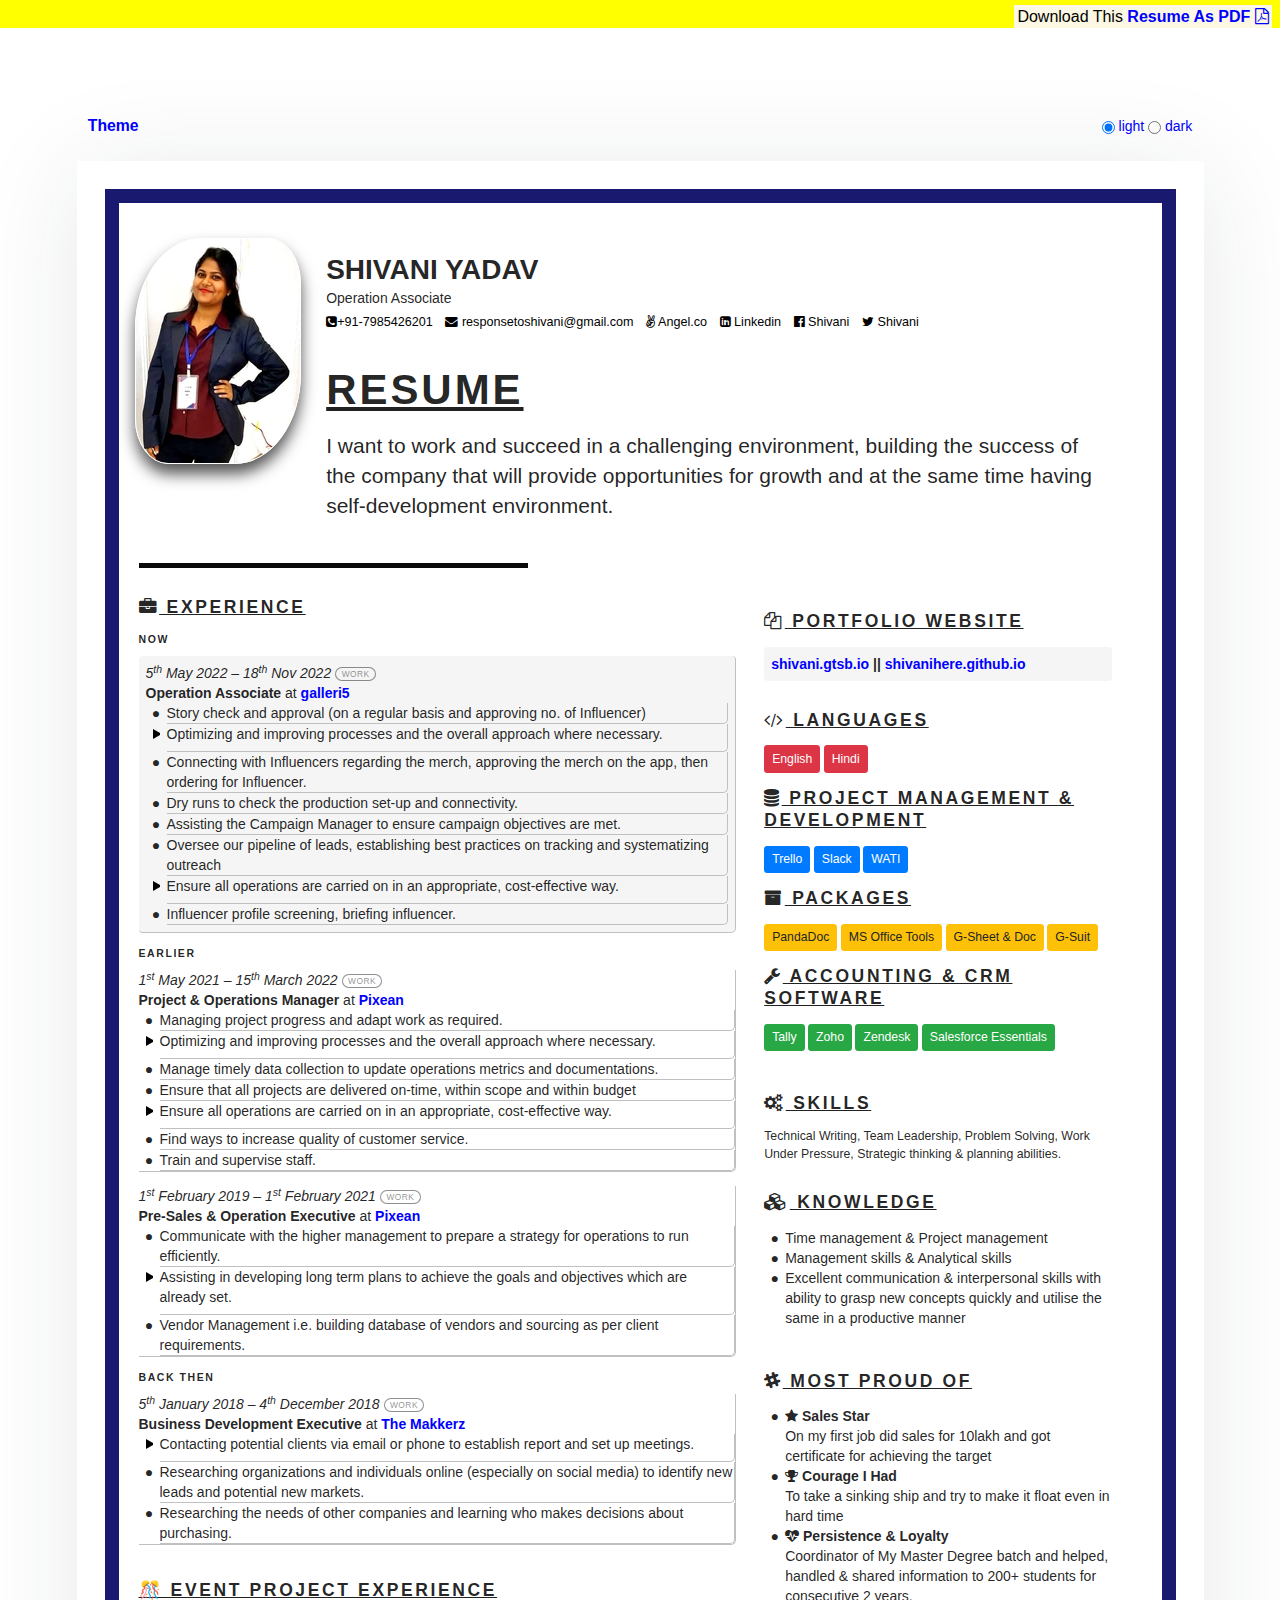
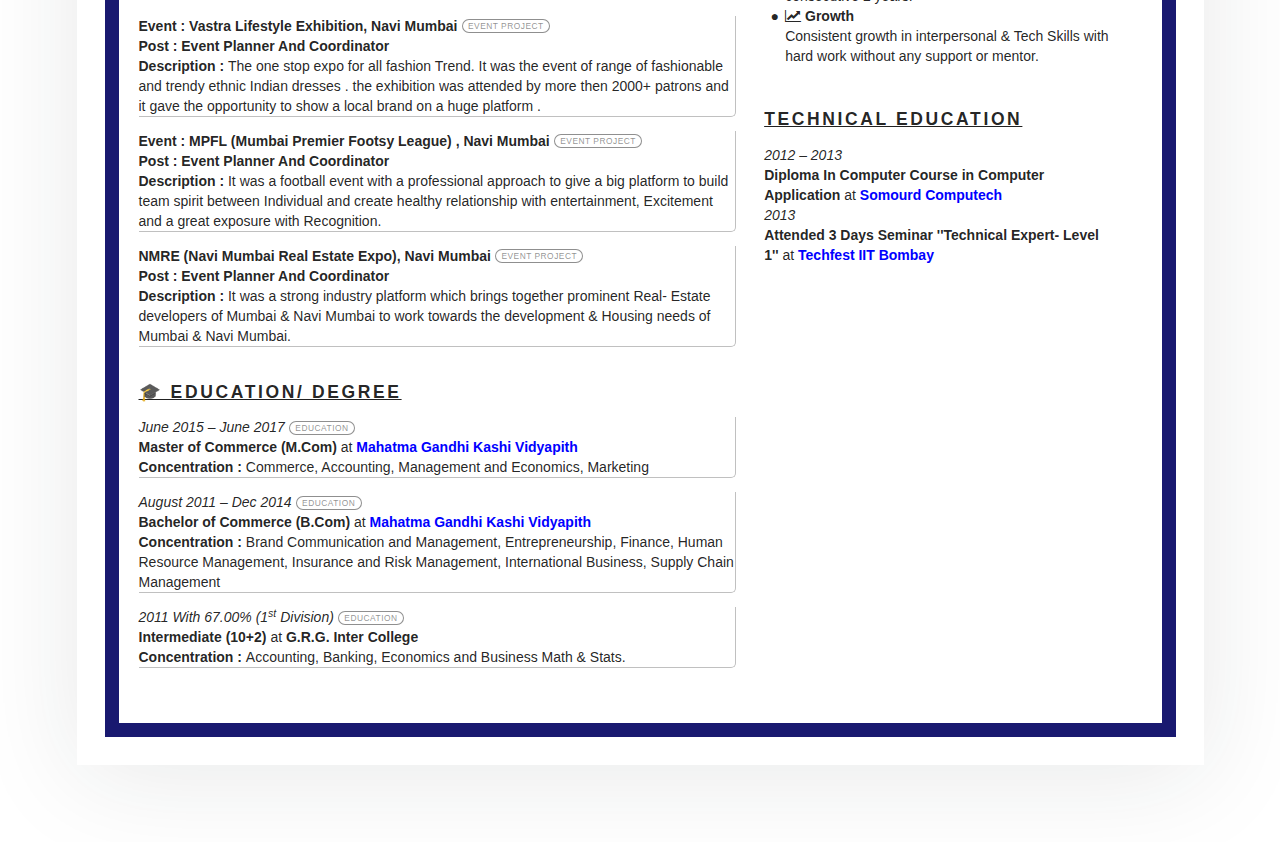
==== commit 55c909ad: "updated 2" ====
--- a/index.html
+++ b/index.html
@@ -402,6 +402,7 @@
                 <p class="tags small">
                   <button type="button" class="btn btn-primary btn-sm">Trello</button>
                   <button type="button" class="btn btn-primary btn-sm">Slack</button>
+                  <button type="button" class="btn btn-primary btn-sm">WATI</button>
                 </p>
                 </p>
 
